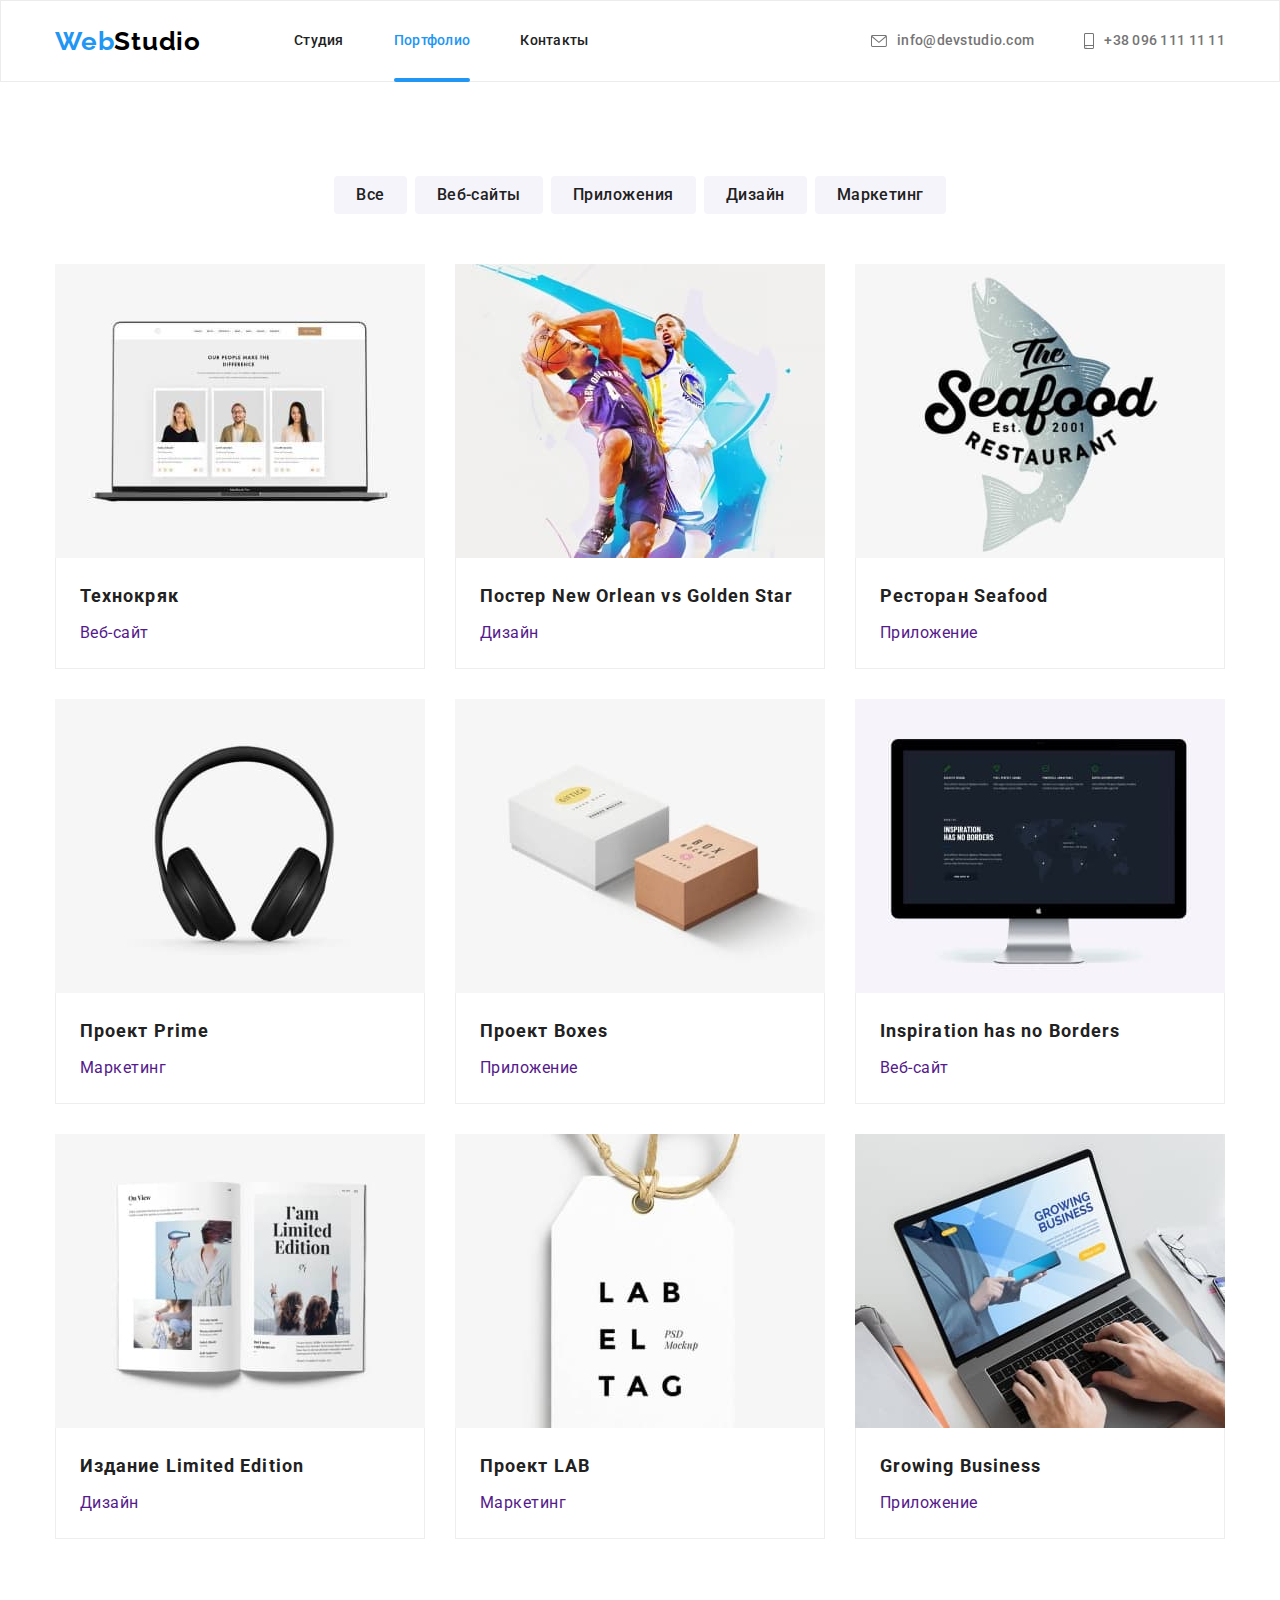
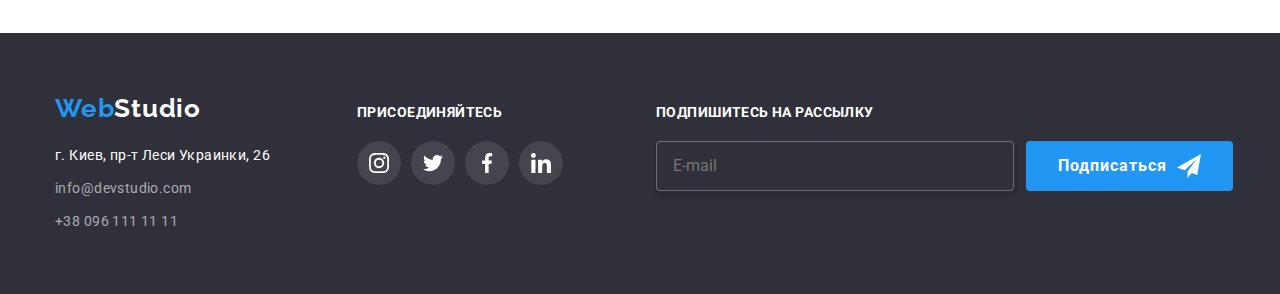
==== portfolio.html @ 2fe1b552 "підключила main.min.css" ====
<!DOCTYPE html>
<html lang="ru">

<head>
    <meta charset="UTF-8">
    <meta http-equiv="X-UA-Compatible" content="IE=edge">
    <meta name="viewport" content="width=device-width, initial-scale=1.0">
    <link rel="stylesheet" href="https://cdnjs.cloudflare.com/ajax/libs/modern-normalize/1.1.0/modern-normalize.min.css">
    <link rel="preconnect" href="https://fonts.googleapis.com">
    <link rel="preconnect" href="https://fonts.gstatic.com" crossorigin>
    <link
        href="https://fonts.googleapis.com/css2?family=Montserrat:wght@400;700&family=Raleway:wght@700&family=Roboto:wght@400;500;700;900&display=swap"
        rel="stylesheet">
    <link rel="stylesheet" href="./css/styles.css">
    <title>WebStudio</title>
</head>

<body>
    <!-- Шапкpа страницы -->
    <header class="header">
        <div class="container">
        <nav class="navigation">
            <a href="./index.html" class="logo-blue link">Web<span class="logo-black link">Studio</span></a>
            <ul class="site-navigation-list">
                <li class="header-item-site"><a class="site-navigation link" href="./index.html">Студия</a></li>
                <li class="header-item-site"><a class="site-navigation current link" href="./portfolio.html"><span class="portfolio-blue">Портфолио</span></a></li>
                <li class="header-item-site"><a class="site-navigation link" href="">Контакты</a></li>
            </ul>
        </nav>
        <ul class="auth-navigation-list">
            <li class="header-item-auth">
                <a class="auth-navigation link" href="mail:info@devstudio.com">
                    <svg class="auth-navigation-icon" width="16" height="12">
                        <use href="./images/icons.svg#icon-envelope"></use>
                    </svg>info@devstudio.com
                </a>
            </li>
            <li class="header-item-auth">
                <a class="auth-navigation link" href="tel:+380961111111">
                    <svg class="auth-navigation-icon" width="10" height="16">
                        <use href="./images/icons.svg#icon-smartphone"></use>
                    </svg>+38 096 111 11 11
                </a>
            </li>
        </ul>
    </div>    
</header>
    <!-- Уникальный контент страницы -->
    <main>
    <section class="block-portfolio section">
        <div class="container">
        <ul class="block-portfolio-list-btn">
            <li class="portfolio-button"><button type="button" class="block-portfolio-btn">Все</button></li>
            <li class="portfolio-button"><button type="button" class="block-portfolio-btn">Веб-сайты</button></li>
            <li class="portfolio-button"><button type="button" class="block-portfolio-btn">Приложения</button></li>
            <li class="portfolio-button"><button type="button" class="block-portfolio-btn">Дизайн</button></li>
            <li class="portfolio-button"><button type="button" class="block-portfolio-btn">Маркетинг</button></li>
        </ul>
        <ul class="block-portfolio-list">
            <li class="block-portfolio-card">
                <a class="block-portfolio-link link" href="">
                <div class="portfolio-top-wrap">
            <img class="block-portfolio-images" src="./images/portfolio-img-1.jpg" alt="Фото людей на экране" width="370">
            <p class="portfolio-top-text">Ресурс предлагает комплексные предложения с разным уровнем функционала и сервисов. Все это позволит посетителю получить исчерпывающие сведения о компании или частном лице.</p>
                </div>
                <div class="title-topic">
            <h3 class="title">Технокряк</h3>
            <p class="topic">Веб-сайт</p>
            </div></a>
            </li>
            <li class="block-portfolio-card">
                <a class="block-portfolio-link link" href="">
                <div class="portfolio-top-wrap"> 
            <img class="block-portfolio-images" src="./images/portfolio-img-2.jpg" alt="Постер с двумя баскетболистами" width="370">
            <p class="portfolio-top-text">Ресурс предлагает комплексные предложения с разным уровнем функционала и сервисов. Все это позволит посетителю получить исчерпывающие сведения о компании или частном лице.</p>
                </div>
                <div class="title-topic">
            <h3 class="title">Постер New Orlean vs Golden Star</h3>
            <p class="topic">Дизайн</p>
            </div></a>
            </li>
            <li class="block-portfolio-card">
                <a class="block-portfolio-link link" href="">
                <div class="portfolio-top-wrap"> 
            <img class="block-portfolio-images" src="./images/portfolio-img-3.jpg" alt="Надпись с названием ресторана" width="370">
            <p class="portfolio-top-text">Ресурс предлагает комплексные предложения с разным уровнем функционала и сервисов. Все это позволит посетителю получить исчерпывающие сведения о компании или частном лице.</p>
                </div>
                <div class="title-topic">
            <h3 class="title">Ресторан Seafood</h3>
            <p class="topic">Приложение</p>
            </div></a>
            </li>
            <li class="block-portfolio-card">
                <a class="block-portfolio-link link" href="">
                <div class="portfolio-top-wrap">
            <img class="block-portfolio-images" src="./images/portfolio-img-4.jpg" alt="Наушники" width="370">
            <p class="portfolio-top-text">Ресурс предлагает комплексные предложения с разным уровнем функционала и сервисов. Все это позволит посетителю получить исчерпывающие сведения о компании или частном лице.</p>
                </div>
                <div class="title-topic">
            <h3 class="title">Проект Prime</h3>
            <p class="topic">Маркетинг</p>
            </div></a>
            </li>
            <li class="block-portfolio-card">
                <a class="block-portfolio-link link" href="">
                <div class="portfolio-top-wrap"> 
            <img class="block-portfolio-images" src="./images/portfolio-img-5.jpg" alt="Белая и коричневая коробки" width="370">
            <p class="portfolio-top-text">Ресурс предлагает комплексные предложения с разным уровнем функционала и сервисов. Все это позволит посетителю получить исчерпывающие сведения о компании или частном лице.</p>
                </div>
                <div class="title-topic">
            <h3 class="title">Проект Boxes</h3>
            <p class="topic">Приложение</p>
            </div></a>
            </li>
            <li class="block-portfolio-card">
                <a class="block-portfolio-link link" href="">
                <div class="portfolio-top-wrap">
            <img class="block-portfolio-images" src="./images/portfolio-img-6.jpg" alt="Монитор ПК" width="370">
            <p class="portfolio-top-text">Ресурс предлагает комплексные предложения с разным уровнем функционала и сервисов. Все это позволит посетителю получить исчерпывающие сведения о компании или частном лице.</p>
                </div>
                <div class="title-topic">
            <h3 class="title" lang="en">Inspiration has no Borders</h3>
            <p class="topic">Веб-сайт</p>
            </div></a>
            </li>
            <li class="block-portfolio-card">
                <a class="block-portfolio-link link" href="">
                <div class="portfolio-top-wrap"> 
            <img class="block-portfolio-images" src="./images/portfolio-img-7.jpg" alt="Открытая книга" width="370">
            <p class="portfolio-top-text">Ресурс предлагает комплексные предложения с разным уровнем функционала и сервисов. Все это позволит посетителю получить исчерпывающие сведения о компании или частном лице.</p>
                </div>
                <div class="title-topic">
            <h3 class="title">Издание Limited Edition</h3>
            <p class="topic">Дизайн</p>
            </div></a>
            </li>
            <li class="block-portfolio-card">
                <a class="block-portfolio-link link" href="">
                <div class="portfolio-top-wrap"> 
            <img class="block-portfolio-images" src="./images/portfolio-img-8.jpg" alt="Лейба" width="370">
            <p class="portfolio-top-text">Ресурс предлагает комплексные предложения с разным уровнем функционала и сервисов. Все это позволит посетителю получить исчерпывающие сведения о компании или частном лице.</p>
                </div>
                <div class="title-topic">
            <h3 class="title">Проект LAB</h3>
            <p class="topic">Маркетинг</p>
            </div></a>
            </li>
            <li class="block-portfolio-card">
                <a class="block-portfolio-link link" href="">
                <div class="portfolio-top-wrap"> 
            <img class="block-portfolio-images" src="./images/portfolio-img-9.jpg" alt="Открытый ноутбук на столе" width="370">
            <p class="portfolio-top-text">Ресурс предлагает комплексные предложения с разным уровнем функционала и сервисов. Все это позволит посетителю получить исчерпывающие сведения о компании или частном лице.</p>
                </div>
                <div class="title-topic">
            <h3 class="title" lang="en">Growing Business</h3>
            <p class="topic">Приложение</p>
            </div></a>
            </li>
        </ul>
        </div>
    </section>
    </main>
    <!-- Подвал страницы -->
    <footer class="footer">
        <div class="container">
            <div class="footer-options">
            <a href="./index.html" class="logo-blue link">Web<span class="logo-white link">Studio</span></a>
            <address class="location">
            <p class="location-text">г. Киев, пр-т Леси Украинки, 26</p>
            <ul>
                <li class="location-list-general"><a class="location-list link" href="mail:info@devstudio.com">info@devstudio.com</a></li>
                <li class="location-list-general"><a class="location-list link" href="tel:+380961111111">+38 096 111 11 11</a></li>
            </ul>
            </address>
            </div>
            <div class="footer-options">
            <strong class="join-text">ПРИСОЕДИНЯЙТЕСЬ</strong>
            <ul class="social-networks">
                <li class="social-networks-item">
                    <a href="" class="social-networks-link join-color">
                        <svg class="social-networks-icon" width="20" height="20">
                            <use href="./images/icons.svg#icon-instagram"></use>
                        </svg>
                    </a>
                </li>
                <li class="social-networks-item">
                    <a href="" class="social-networks-link join-color">
                        <svg class="social-networks-icon" width="20" height="20">
                            <use href="./images/icons.svg#icon-twitter"></use>
                        </svg>
                    </a>
                </li>
                <li class="social-networks-item">
                    <a href="" class="social-networks-link join-color">
                        <svg class="social-networks-icon" width="20" height="20">
                            <use href="./images/icons.svg#icon-facebook"></use>
                        </svg>
                    </a>
                </li>
                <li class="social-networks-item">
                    <a href="" class="social-networks-link join-color">
                        <svg class="social-networks-icon" width="20" height="20">
                            <use href="./images/icons.svg#icon-linkedin"></use>
                        </svg>
                    </a>
                </li>              
            </ul>  
            </div>
            <div class="options">
                <strong class="join-text">ПОДПИШИТЕСЬ НА РАССЫЛКУ</strong>
                <div class="subscription">
                    <input type="email" 
                    class="subscription-input" 
                    name="user-mail" id="user-mail"
                    placeholder="E-mail"/>
                    <button type="submit" class="subscription-btn hero-btn">Подписаться
                    <svg class="button-icon-subscribe" width="24" height="24">
                        <use href="./images/icons.svg#icon-subscribe"></use>
                    </svg></button>
                </div>            
            </div>
        </div>
    </footer>

</body>
</html>
---- css/styles.css ----
:root {
--primary-text-color: #212121;
--title-text-color: #757575;
--accent-color: #2196F3;
--hero-text-color: #FFFFFF;
--typical-margin-mini: 4px;
--typical-margin-midi: 10px;
--typical-margin-maxi: 50px;
--typical-padding-midi: 60px;
--typical-padding-maxi: 94px;
--time-variable: cubic-bezier(0.4, 0, 0.2, 1);
}

p,
h1,
h2,
h3,
h4,
h5,
h6 {
    margin: 0;
}

ul,
ol {
    margin: 0;
    padding-left: 0;
}
body {
    font-family: Roboto, Tahoma, sans-serif;
    color: var(--title-text-color);
    font-weight: 400;
    font-size: 14px;
    line-height: 1.71;
    letter-spacing: 0.03em;

    margin: 0;
}
 img {
     display: block;
 }

.visually-hidden {
    position: absolute;
    white-space: nowrap;
    width: 1px;
    height: 1px;
    overflow: hidden;
    border: 0;
    padding: 0;
    clip: rect(0 0 0 0);
    clip-path: inset(50%);
    margin: -1px;
}

.container {
    width: 1200px;
    padding-left: 15px;
    padding-right: 15px;
    margin: 0 auto;
}


/*-----------------------HEADER----------------------*/

header { 
    background-color: var(--hero-text-color);
    border: 1px solid #ECECEC;
}
        
ul {
    list-style: none;
}

.link {
    text-decoration: none;
}

.section {
    padding-top:var(--typical-padding-maxi);
    padding-bottom:var(--typical-padding-maxi);
}  
    
.logo-blue {
    display: flex;
    align-items: center;

        
    color: var(--accent-color);
    font-family: Raleway, Tahoma, sans-serif;
    font-weight: 700;
    font-size: 26px;
    line-height: 1.19;
    letter-spacing: 0.03em;

    margin-right: 93px;
}

.logo-black {
    color: #000000;
} 

.studio-blue {
    color: var(--accent-color);
}

.portfolio-blue {
    color: var(--accent-color);
}

.header .container {  
    display: flex;
    align-items: center;    
}
 
.navigation {
    display: flex;    
}

.site-navigation-list {
    display: flex;
    align-items: center;
}

.header-item-site:not(:last-child) {
    margin-right: 50px;
}

.header-item-site {
    position: relative;
}

.current::after {
    content: "";
    position: absolute;
    bottom: -1px;
    display: block;
    width: 100%;
    height: 4px;  
    border-radius: 4px;    
    background-color: var(--accent-color);
}

.site-navigation {
    transition: color 250ms var(--time-variable);

    display:block;

    color: var(--primary-text-color);
    font-weight: 500;
    font-size: 14px;
    line-height: 1.14;
    letter-spacing: 0.02em;

    padding-top: 32px;
    padding-bottom: 32px;
}

.site-navigation:hover,
.site-navigation:focus {
    color: var(--accent-color);
}

.auth-navigation-list {
    display: flex;
    margin-left: auto;   
}

.header-item-auth:not(:first-child) {
    margin-left: 50px;
}

.auth-navigation {
    transition: color 250ms var(--time-variable);

    color: var(--title-text-color);
    font-weight: 500;
    font-size: 14px;
    line-height: 1.14;
    letter-spacing: 0.02em;

    display: flex;
    justify-content: center;
    align-items: center;
    fill: #757575;
}

.auth-navigation-icon {
    fill: currentColor;
    margin-right: 10px;
}

.auth-navigation:hover,
.auth-navigation:focus {
    color: var(--accent-color);
    
}

/*-----------------------HERO----------------------*/
.hero {
    max-width: 1600px;
    margin-left: auto;
    margin-right: auto; 
    background-color: #2F303A;
    background-image: linear-gradient(
            rgba(47, 48, 58, 0.4),
            rgba(47, 48, 58, 0.4)), 
    url(../images/team-work-img.jpg);  
    background-repeat: no-repeat;  
    background-position: center;
    background-size: cover;
   
    padding-top: 200px;
    padding-bottom: 200px;
}    
   
.hero-title {
    color: var(--hero-text-color);
    font-weight: 900;
    font-size: 44px;
    line-height: 1.36;             
    text-align: center;
    letter-spacing: 0.06em;
    text-transform: uppercase; 

    max-width: 696px;
    margin-bottom: 30px;     
    margin-left: auto;
    margin-right: auto;      
}

.hero-btn {
    transition: box-shadow 250ms var(--time-variable), 
    background-color 250ms var(--time-variable);

    color: var(--hero-text-color);
    background-color: var(--accent-color);
       
    cursor: pointer;
    font-family: inherit;
    font-weight: 700;
    font-size: 16px;
    line-height: 1.88;            
    display: flex;
    align-items: center;
    text-align: center;
    letter-spacing: 0.06em;

    margin: 0 auto;
    display: block;  
    
    border: 0px;
    border-radius: 4px;
    padding: 10px 32px;
}

.hero-btn:hover,
.hero-btn:focus {
    background-color: #188CE8;
    box-shadow: 0px 4px 4px rgba(0, 0, 0, 0.15);
}



/*-----------------------SECTION----------------------*/
.block-our-featires {
    padding-top: var(--typical-padding-maxi);
}

.list-our-featires {
    display: flex;
    margin-right: -30px;
}

.blok-title-list {
    flex-basis: calc(100% / 4 - 30px);
    margin-right: 30px;

}

.block-title {
    color: var(--primary-text-color);
    font-weight: 700;
    font-size: 36px;
    line-height: 1.17;
    text-align: center;
    letter-spacing: 0.03em;
    
    margin-bottom: var(--typical-margin-maxi);
}

.blok-title-list::before{
    display: block;
    content: "";
    height: 120px;
    background-size: contain;
    background-repeat: no-repeat;
    background-position: center;
    background-color: #F5F4FA;
    border-radius: 4px;
    margin-bottom: 30px;
    background-size: 70px;
}

.icon-antenna::before {
    background-image: url(../images/antenna.svg);
}

.icon-clock::before {
    background-image: url(../images/clock.svg);
}

.icon-diagram::before {
    background-image: url(../images/diagram.svg);
}

.icon-astronaut::before {
    background-image: url(../images/astronaut.svg);
}

.block-title-text {
    color: var(--primary-text-color);
    font-weight: 700;
    font-size: 14px;
    line-height: 1.14;
    letter-spacing: 0.03em;
    text-transform: uppercase;

    margin-bottom: var(--typical-margin-midi);
 }

.block-title-text-about {
    max-width: 270px;
}

.block-list {
    display: flex;
    margin-left: -30px; 
    flex-wrap: wrap; 
}

.blok-item {
    flex-basis: calc(100% / 3 - 30px);
    margin-left: 30px;
    position: relative;
}

.images-description {
    display: flex;
    align-items: center;
    justify-content: center;
    position: absolute;

    width: 100%;
    height: 70px;
    background-color: rgba(47, 48, 58, 0.8);
    bottom: 0;
    text-transform: uppercase;
    
    font-weight: 700;    
    line-height: 1.17;
    
    color: var(--hero-text-color);
}

/*------------------SECTION OUR TEAM----------------------*/
.block-our-team {
    background-color: #F5F4FA;
}

.feature-list {
    display: flex;
    margin-left: -30px;
}

.feature-list-blok {
    box-shadow: 0px 1px 3px rgba(0, 0, 0, 0.12), 0px 1px 1px rgba(0, 0, 0, 0.14), 0px 2px 1px rgba(0, 0, 0, 0.2);
    border-radius: 0px 0px 4px 4px;
    background: var(--hero-text-color);
    flex-basis: calc(100% / 4 - 30px);
    margin-left: 30px;
}

.feature-list .name {
    color: var(--primary-text-color);
    font-weight: 500;
    font-size: 16px;
    line-height: 1.19;        
    text-align: center;
    letter-spacing: 0.03em;

    margin-bottom: var(--typical-margin-midi);
}

.team-name-text {
    padding-top: 30px;
    padding-bottom: 30px;
}

.feature-list .text {
    font-size: 16px;
    line-height: 1.19;
    text-align: center;
    letter-spacing: 0.03em;
    margin-bottom: 16px;
}

.social-networks{
    display: flex;
    justify-content: center;
}

.social-networks-item + .social-networks-item {
    margin-left: 10px;
}

.social-networks-link {
    transition: background-color 250ms var(--time-variable),
    fill 250ms var(--time-variable);

    display: flex;
    justify-content: center;
    align-items: center;
    width: 44px;
    height: 44px;
    border-radius: 50%;
    fill: #AFB1B8;
    background-color: var(--hero-text-color);
 } 

.social-networks-link:hover,
.social-networks-link:focus {
    background-color: var(--accent-color);   
    fill: var(--hero-text-color);
}

/*-----------------------SECTION REGULAR CUSTOMERS----------------*/
.block-list-regular-customers {
    display: flex;
    justify-content: center;
    margin-left: -30px;
}

.regular-customers-item {
    flex-basis: calc(100% / 6 - 30px);
    margin-left: 30px;
}

.regular-customers-link {
    transition: fill 250ms var(--time-variable),
    border 250ms var(--time-variable);


    display: flex;
    justify-content: center;
    align-items: center;
    height: 92px;
    border: 1px solid #AFB1B8;
    border-radius: 4px;
    fill: #AFB1B8;
}

.regular-customers-link:hover,
.regular-customers-link:focus {
    fill: var(--accent-color);
    border: 1px solid var(--accent-color);
}

/*-----------------------SECTION PORTFOLIO----------------------*/
.block-portfolio-list-btn {
    display: flex;
    justify-content: center;
    margin-bottom: 50px;
}

.block-portfolio-btn {
    transition: color 250ms var(--time-variable), 
    background-color 250ms var(--time-variable),
    box-shadow 250ms var(--time-variable);

    border-radius: 4px; 
    border: 0px solid transparent;
    color: var(--primary-text-color);
    background-color: #F5F4FA;
    cursor: pointer;
    font-family: inherit;
    font-weight: 500;
    font-size: 16px;
    line-height: 1.63;
    text-align: center;
    letter-spacing: 0.03em;

    padding: 6px 22px;
}

.portfolio-button:not(:last-child) {
    margin-right: 8px;
}

.block-portfolio-btn:hover,
.block-portfolio-btn:focus {
    color: var(--hero-text-color);
    background-color: var(--accent-color);
    box-shadow: 0px 2px 2px rgba(0, 0, 0, 0.12),
    0px 1px 2px rgba(0, 0, 0, 0.08),
    0px 3px 1px rgba(0, 0, 0, 0.1);
}

.block-portfolio-images{
    margin-bottom: 0px;
}

.block-portfolio-list .title {
    color: var(--primary-text-color);
    font-weight: 700;
    font-size: 18px;
    line-height: 2;
    letter-spacing: 0.06em;

    margin-bottom: var(--typical-margin-mini);
}

.block-portfolio-list .topic {
    font-size: 16px;
    line-height: 1.88;
    letter-spacing: 0.03em;
}

.block-portfolio-card {
    flex-basis: calc(100% / 3 - 30px);
    margin-left: 30px;
    margin-bottom: 30px;
 }

 .block-portfolio-link {
    transition: box-shadow 250ms var(--time-variable);

    display: block;
 }

.block-portfolio-link:hover,
.block-portfolio-link:focus {
    box-shadow: 1px 4px 6px rgba(0, 0, 0, 0.16),
     0px 4px 4px rgba(0, 0, 0, 0.06),
     0px 1px 1px rgba(0, 0, 0, 0.12);
}

.block-portfolio-link:hover .portfolio-top-text,
.block-portfolio-link:focus .portfolio-top-text {
    transform: translateY(0);  
}

.portfolio-top-wrap {
    position: relative;
    overflow: hidden;
}

.portfolio-top-text {
    display: flex;
    align-items: center;

    position: absolute;
    top: 0;
    transform: translateY(100%);
    transition: transform 250ms var(--time-variable);
    
    font-size: 18px;
    line-height: 1.56;
           
    padding-right: 24px;
    padding-left: 24px;
    height: 100%;
   
    color: var(--hero-text-color);
    background-color: rgba(33, 150, 243, 0.9);
}

.title-topic {
    border: 1px solid #EEEEEE;
    border-top: none;
    padding: 20px 24px;
}

.block-portfolio-list {
    display: flex;
    flex-wrap: wrap;
    margin-left: -30px;
    margin-bottom: -30px;
}

/*-----------------------FOOTER----------------------*/
footer {
    background-color: #2F303A;

    padding-top: var(--typical-padding-midi);
    padding-bottom: var(--typical-padding-midi);
}

.logo-white {
    color: var(--hero-text-color);
    margin-right: 156px;
}
 
.footer .logo-blue {
    margin-right: 0;
}

.location {
    font-style: normal;

    margin-top: 20px;
}

.location-text {
    color: var(--hero-text-color);

    margin-bottom: 9px;
}

.location-list {
    transition: color 250ms var(--time-variable);

    color: rgba(255, 255, 255, 0.6);
    line-height: 1.71;
    letter-spacing: 0.03em;
}

.location-list:hover,
.location-list:focus {
    color: var(--accent-color);
}

.location-list-general:not(:last-child) {
    margin-bottom: 9px;
}

.join-text {
    display: block;
    font-weight: 700;
    font-style: 14px;
    line-height: 1.14;
    text-transform: uppercase;
    color: var(--hero-text-color);
    margin-bottom: 20px;  
}

.options {
    margin-left: 93px;
}

.subscription {
    display: flex;
}

.subscription-input {
    display: flex;
    padding: 15px 16px;
    width: 358px;
    height: 50px;
    border-radius: 4px;
    border: 1px Solid rgba(255, 255, 255, 0.3);
    box-shadow: 0px 4px 4px rgba(0, 0, 0, 0.15);
    background-color: transparent;
    outline: transparent;
    color: var(--hero-text-color);
    transition: border 250ms var(--time-variable),
    box-shadow 250ms var(--time-variable);
}

.subscription-input:focus {
    border: 1px Solid var(--accent-color);
    box-shadow: 0px 4px 4px rgba(0, 0, 0, 0.15);
}

.subscription-btn {
    display: flex;
    cursor: pointer;
    padding-top: 10px;
    padding-bottom: 10px;
    margin-left: 12px;
}

.subscription-input::placeholder {
    font-family: Roboto;
    font-weight: 400;
    font-size: 16px;
    line-height: 1.25;
    letter-spacing: 0.03;
    cursor: pointer;
    /* transition: color 250ms var(--time-variable); */
}

/* .subscription-input:focus::placeholder {
    color: var(--hero-text-color);
} */

.button-icon-subscribe {
    align-items: center;
    margin-left: 10px;
}

.footer .container {
    display: flex;
    align-items: baseline;
}

.join-color {
    background-color: rgba(255, 255, 255, 0.1);
    fill: var(--hero-text-color);
}
/* ------------------------------------------------- */

.bacdrop {
    position: fixed;
    top: 0;
    left: 0;
    width: 100%;
    height: 100%;
    background-color: rgba(0, 0, 0, 0.2);
    opacity: 1;
    transition: opacity 250ms var(--time-variable), 
    visibility 250ms var(--time-variable);
}

.bacdrop.is-hidden .modal {
    transform: translate(-50%, -50%) scaleX(0);
}

.modal {
    position: absolute;
    top: 50%;
    left: 50%;
    transform: translate(-50%, -50%) scaleX(1);
    width: 528px;
    min-height: 581px;
    background-color: var(--hero-text-color);
    border-radius: 4px;
    transition: transform 250ms var(--time-variable);
    padding: 40px;
}

.modal-close-btn {
    position: absolute;
    right: 8px;
    top: 8px;
    width: 30px;
    height: 30px;
    border: 1px solid rgba(0, 0, 0, 0.1);
    border-radius: 50%;
    background-color: var(--hero-text-color);
    display: flex;
    align-items: center;
    justify-content: center;
    cursor: pointer;
    transition: background-color 250ms var(--time-variable),
    fill 250ms var(--time-variable);
}

.modal-close-btn:hover,
.modal-close-btn:focus {
    background-color: var(--accent-color);
    fill: var(--hero-text-color);
}

.is-hidden {
    opacity: 0;
    visibility: hidden;
    pointer-events: none;
}

.modall-title {
    font-weight: 700;
    font-size: 20px;
    line-height: 1.15;
    text-align: center;
        
    color: #212121;

    margin-bottom: 12px;
}

.modall-input {
    font-family: 'Roboto';
    font-size: 14px;
    line-height: 1.14;
    letter-spacing: 0.01em;  
    width: 100%;
    height: 40px;
    padding: 0 0 0 42px;
    border-radius: 4px;
    border: 1px Solid rgba(33, 33, 33, 0.2);
    background-color: transparent;
    outline: transparent;
    transition: border-color 250ms var(--time-variable);
}

.modall-input:focus {
    border-color: var(--accent-color);
}

.title-input {
    font-size: 12px;
    line-height: 1.17;
    letter-spacing: 0.01em;
    color: #757575;
    margin-bottom: 4px;
}

.input-wrap {
    position: relative;
    display: block;
    margin-bottom: 10px;    
}

.input-icon {
    position: absolute;
    left: 15px;
    top: 50%;
    transform: translateY(-50%);
    transition: fill 250ms var(--time-variable);
}

.modall-input:focus + .input-icon {
    fill: var(--accent-color);
}

.modal-text {
    font-family: 'Roboto';
    font-size: 14px;
    line-height: 1.14;
    letter-spacing: 0.01em;  
    width: 100%;
    height: 120px;
    border-radius: 4px;
    border: 1px Solid rgba(33, 33, 33, 0.2);
    resize: none;
    padding: 12px 16px;
    transition: border-color 250ms var(--time-variable);
    margin-bottom: 20px;
    outline: none;
}

.modal-text:focus {
    border-color: var(--accent-color);
}

.modal-text::placeholder {
    font-size: 12px;
    line-height: 1.17;
    letter-spacing: 0.01em;
    color: rgba(117, 117, 117, 0.5);
}

.modal-field {
    display: flex;
    justify-content: center;
    margin-bottom: 30px;
}

.check-text::before {
    content: '';
    width: 16px;
    height: 15px;
    border: 2px Solid #000000;
    border-radius: 2px;
    margin-right: 8px;
    transition: border-color 250ms var(--time-variable),
    box-shadow 250ms var(--time-variable);
}

.input-chek:checked + .check-text::before {
    background-color: var(--accent-color);
    background-image: url(../images/vector.svg);
    background-repeat: no-repeat;
    background-position: center;
    border: none;
}

.input-chek:focus + .check-text::before {
    border-color: var(--accent-color) ;
    box-shadow: 0px 4px 4px rgba(0, 0, 0, 0.15);
    
} 

.check-text {
    display: flex;
    align-items: center;
    /* font-size: 14px;
    line-height: 1.71;
    letter-spacing: 0.03em;
    color: var(--title-text-color); */
}

.check-text a {
    color: var(--accent-color);
    transition: text-decoration 250ms var(--time-variable);

}

.check-text a:hover {
    text-decoration: none;
}

.modall-btn {
    padding: 10px 55px;
    box-shadow: 0px 4px 4px rgba(0, 0, 0, 0.15);
}
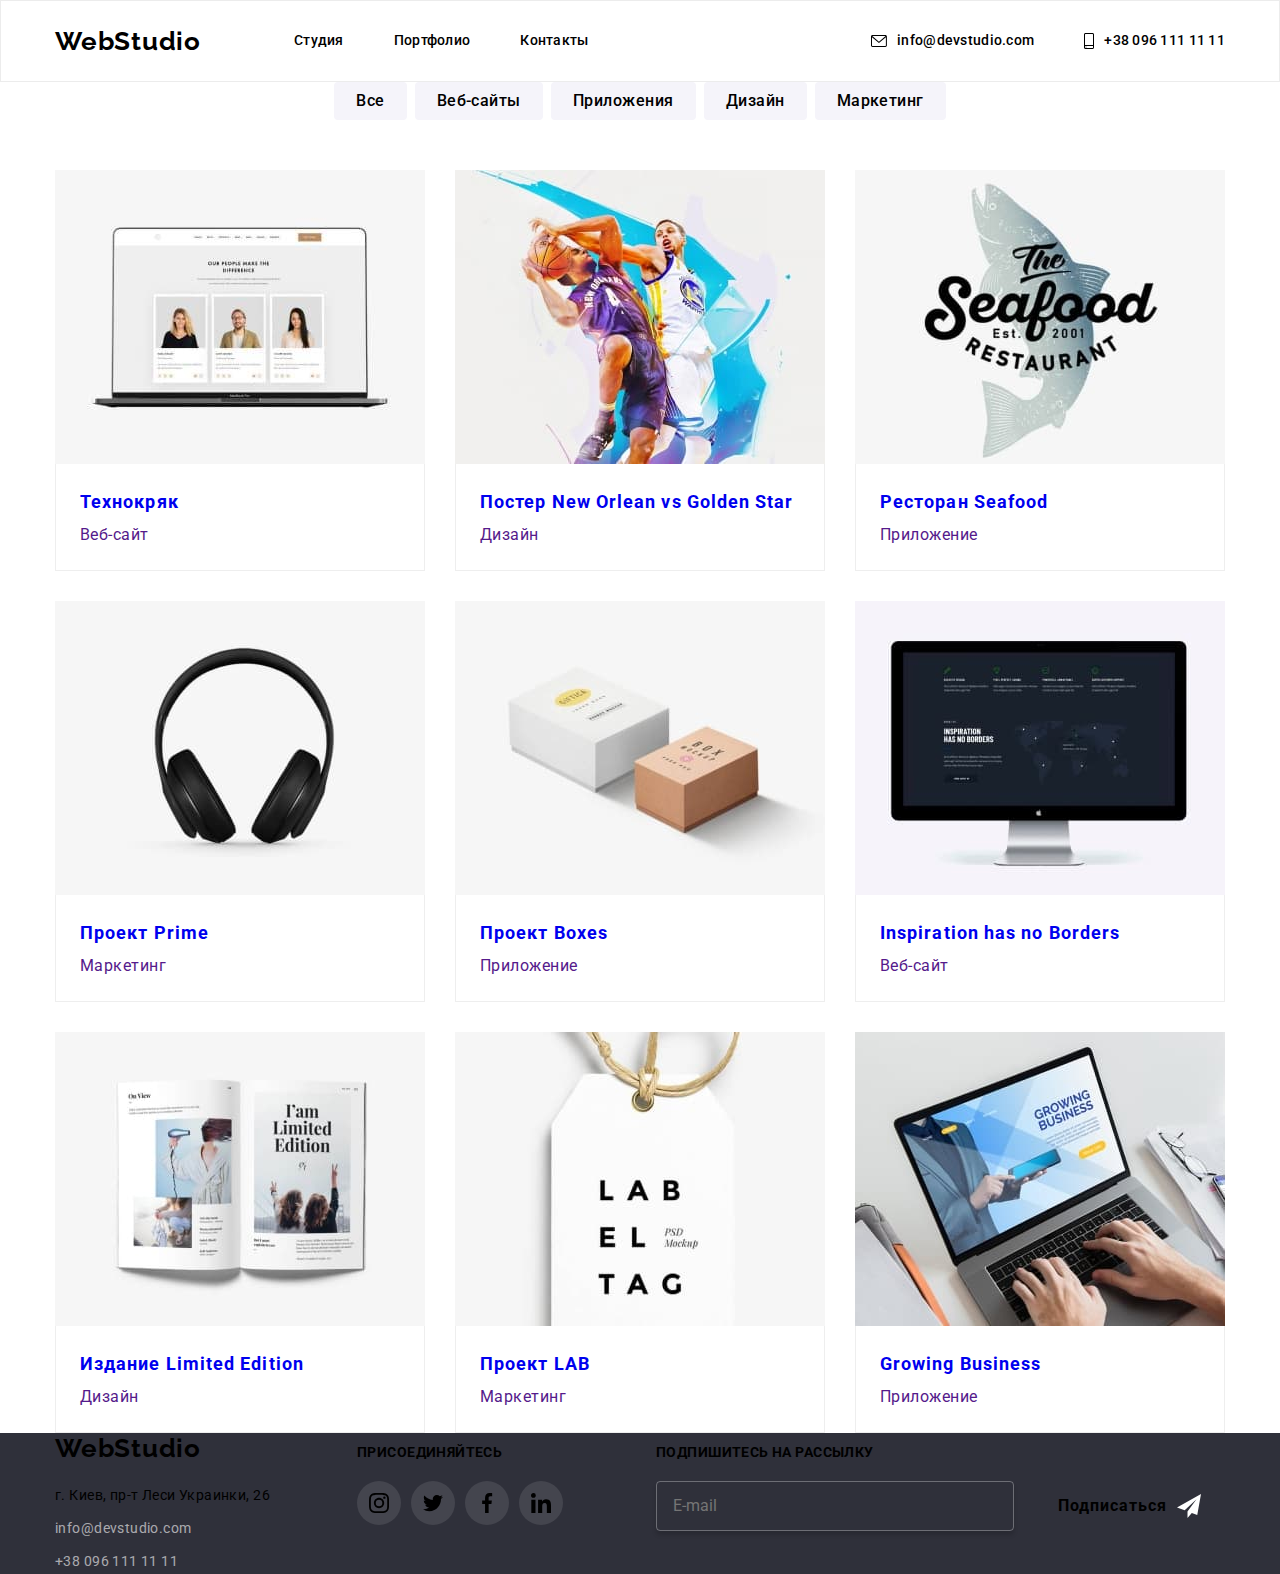
==== commit 93a3e594: "перевірила підключення href="./css/main.min.css"" ====
--- a/portfolio.html
+++ b/portfolio.html
@@ -11,7 +11,8 @@
     <link
         href="https://fonts.googleapis.com/css2?family=Montserrat:wght@400;700&family=Raleway:wght@700&family=Roboto:wght@400;500;700;900&display=swap"
         rel="stylesheet">
-    <link rel="stylesheet" href="./css/styles.css">
+    <!-- <link rel="stylesheet" href="./css/styles.css"> -->
+    <link rel="stylesheet" href="./css/main.min.css">
     <title>WebStudio</title>
 </head>
 
--- a/css/styles.css
+++ b/css/styles.css
@@ -26,6 +26,7 @@
     margin: 0;
     padding-left: 0;
 }
+
 body {
     font-family: Roboto, Tahoma, sans-serif;
     color: var(--title-text-color);
@@ -36,6 +37,7 @@
 
     margin: 0;
 }
+
  img {
      display: block;
  }
@@ -877,7 +879,7 @@
 }
 
 .input-chek:focus + .check-text::before {
-    border-color: var(--accent-color) ;
+    border-color: var(--accent-color);
     box-shadow: 0px 4px 4px rgba(0, 0, 0, 0.15);
     
 } 
--- a/css/main.min.css
+++ b/css/main.min.css
@@ -0,0 +1 @@
+root{--primary-text-color: #212121;--title-text-color: #757575;--accent-color: #2196F3;--hero-text-color: #FFFFFF;--typical-margin-mini: 4px;--typical-margin-midi: 10px;--typical-margin-maxi: 50px;--typical-padding-midi: 60px;--typical-padding-maxi: 94px;--time-variable: cubic-bezier(0.4, 0, 0.2, 1)}p,h1,h2,h3,h4,h5,h6{margin:0}ul,ol{margin:0;padding-left:0}body{font-family:Roboto,Tahoma,sans-serif;color:var(--title-text-color);font-weight:400;font-size:14px;line-height:1.71;letter-spacing:.03em;margin:0}img{display:block}.visually-hidden{position:absolute;white-space:nowrap;width:1px;height:1px;overflow:hidden;border:0;padding:0;clip:rect(0 0 0 0);clip-path:inset(50%);margin:-1px}.container{width:1200px;padding-left:15px;padding-right:15px;margin:0 auto}header{background-color:var(--hero-text-color);border:1px solid #ececec}ul{list-style:none}.link{text-decoration:none}.section{padding-top:var(--typical-padding-maxi);padding-bottom:var(--typical-padding-maxi)}.logo-blue{display:flex;align-items:center;color:var(--accent-color);font-family:Raleway,Tahoma,sans-serif;font-weight:700;font-size:26px;line-height:1.19;letter-spacing:.03em;margin-right:93px}.logo-black{color:#000}.studio-blue{color:var(--accent-color)}.portfolio-blue{color:var(--accent-color)}.header .container{display:flex;align-items:center}.navigation{display:flex}.site-navigation-list{display:flex;align-items:center}.header-item-site:not(:last-child){margin-right:50px}.header-item-site{position:relative}.current::after{content:"";position:absolute;bottom:-1px;display:block;width:100%;height:4px;border-radius:4px;background-color:var(--accent-color)}.site-navigation{transition:color 250ms var(--time-variable);display:block;color:var(--primary-text-color);font-weight:500;font-size:14px;line-height:1.14;letter-spacing:.02em;padding-top:32px;padding-bottom:32px}.site-navigation:hover,.site-navigation:focus{color:var(--accent-color)}.auth-navigation-list{display:flex;margin-left:auto}.header-item-auth:not(:first-child){margin-left:50px}.auth-navigation{transition:color 250ms var(--time-variable);color:var(--title-text-color);font-weight:500;font-size:14px;line-height:1.14;letter-spacing:.02em;display:flex;justify-content:center;align-items:center;fill:#757575}.auth-navigation-icon{fill:currentColor;margin-right:10px}.auth-navigation:hover,.auth-navigation:focus{color:var(--accent-color)}.hero{max-width:1600px;margin-left:auto;margin-right:auto;background-color:#2f303a;background-image:linear-gradient(rgba(47, 48, 58, 0.4), rgba(47, 48, 58, 0.4)),url(../images/team-work-img.jpg);background-repeat:no-repeat;background-position:center;background-size:cover;padding-top:200px;padding-bottom:200px}.hero-title{color:var(--hero-text-color);font-weight:900;font-size:44px;line-height:1.36;text-align:center;letter-spacing:.06em;text-transform:uppercase;max-width:696px;margin-bottom:30px;margin-left:auto;margin-right:auto}.hero-btn{transition:box-shadow 250ms var(--time-variable),background-color 250ms var(--time-variable);color:var(--hero-text-color);background-color:var(--accent-color);cursor:pointer;font-family:inherit;font-weight:700;font-size:16px;line-height:1.88;display:flex;align-items:center;text-align:center;letter-spacing:.06em;margin:0 auto;display:block;border:0px;border-radius:4px;padding:10px 32px}.hero-btn:hover,.hero-btn:focus{background-color:#188ce8;box-shadow:0px 4px 4px rgba(0,0,0,.15)}.block-our-featires{padding-top:var(--typical-padding-maxi)}.list-our-featires{display:flex;margin-right:-30px}.blok-title-list{flex-basis:calc(25% - 30px);margin-right:30px}.block-title{color:var(--primary-text-color);font-weight:700;font-size:36px;line-height:1.17;text-align:center;letter-spacing:.03em;margin-bottom:var(--typical-margin-maxi)}.blok-title-list::before{display:block;content:"";height:120px;background-size:contain;background-repeat:no-repeat;background-position:center;background-color:#f5f4fa;border-radius:4px;margin-bottom:30px;background-size:70px}.icon-antenna::before{background-image:url(../images/antenna.svg)}.icon-clock::before{background-image:url(../images/clock.svg)}.icon-diagram::before{background-image:url(../images/diagram.svg)}.icon-astronaut::before{background-image:url(../images/astronaut.svg)}.block-title-text{color:var(--primary-text-color);font-weight:700;font-size:14px;line-height:1.14;letter-spacing:.03em;text-transform:uppercase;margin-bottom:var(--typical-margin-midi)}.block-title-text-about{max-width:270px}.block-list{display:flex;margin-left:-30px;flex-wrap:wrap}.blok-item{flex-basis:calc(33.3333333333% - 30px);margin-left:30px;position:relative}.images-description{display:flex;align-items:center;justify-content:center;position:absolute;width:100%;height:70px;background-color:rgba(47,48,58,.8);bottom:0;text-transform:uppercase;font-weight:700;line-height:1.17;color:var(--hero-text-color)}.block-our-team{background-color:#f5f4fa}.feature-list{display:flex;margin-left:-30px}.feature-list-blok{box-shadow:0px 1px 3px rgba(0,0,0,.12),0px 1px 1px rgba(0,0,0,.14),0px 2px 1px rgba(0,0,0,.2);border-radius:0px 0px 4px 4px;background:var(--hero-text-color);flex-basis:calc(25% - 30px);margin-left:30px}.feature-list .name{color:var(--primary-text-color);font-weight:500;font-size:16px;line-height:1.19;text-align:center;letter-spacing:.03em;margin-bottom:var(--typical-margin-midi)}.team-name-text{padding-top:30px;padding-bottom:30px}.feature-list .text{font-size:16px;line-height:1.19;text-align:center;letter-spacing:.03em;margin-bottom:16px}.social-networks{display:flex;justify-content:center}.social-networks-item+.social-networks-item{margin-left:10px}.social-networks-link{transition:background-color 250ms var(--time-variable),fill 250ms var(--time-variable);display:flex;justify-content:center;align-items:center;width:44px;height:44px;border-radius:50%;fill:#afb1b8;background-color:var(--hero-text-color)}.social-networks-link:hover,.social-networks-link:focus{background-color:var(--accent-color);fill:var(--hero-text-color)}.block-list-regular-customers{display:flex;justify-content:center;margin-left:-30px}.regular-customers-item{flex-basis:calc(16.6666666667% - 30px);margin-left:30px}.regular-customers-link{transition:fill 250ms var(--time-variable),border 250ms var(--time-variable);display:flex;justify-content:center;align-items:center;height:92px;border:1px solid #afb1b8;border-radius:4px;fill:#afb1b8}.regular-customers-link:hover,.regular-customers-link:focus{fill:var(--accent-color);border:1px solid var(--accent-color)}.block-portfolio-list-btn{display:flex;justify-content:center;margin-bottom:50px}.block-portfolio-btn{transition:color 250ms var(--time-variable),background-color 250ms var(--time-variable),box-shadow 250ms var(--time-variable);border-radius:4px;border:0px solid rgba(0,0,0,0);color:var(--primary-text-color);background-color:#f5f4fa;cursor:pointer;font-family:inherit;font-weight:500;font-size:16px;line-height:1.63;text-align:center;letter-spacing:.03em;padding:6px 22px}.portfolio-button:not(:last-child){margin-right:8px}.block-portfolio-btn:hover,.block-portfolio-btn:focus{color:var(--hero-text-color);background-color:var(--accent-color);box-shadow:0px 2px 2px rgba(0,0,0,.12),0px 1px 2px rgba(0,0,0,.08),0px 3px 1px rgba(0,0,0,.1)}.block-portfolio-images{margin-bottom:0px}.block-portfolio-list .title{color:var(--primary-text-color);font-weight:700;font-size:18px;line-height:2;letter-spacing:.06em;margin-bottom:var(--typical-margin-mini)}.block-portfolio-list .topic{font-size:16px;line-height:1.88;letter-spacing:.03em}.block-portfolio-card{flex-basis:calc(33.3333333333% - 30px);margin-left:30px;margin-bottom:30px}.block-portfolio-link{transition:box-shadow 250ms var(--time-variable);display:block}.block-portfolio-link:hover,.block-portfolio-link:focus{box-shadow:1px 4px 6px rgba(0,0,0,.16),0px 4px 4px rgba(0,0,0,.06),0px 1px 1px rgba(0,0,0,.12)}.block-portfolio-link:hover .portfolio-top-text,.block-portfolio-link:focus .portfolio-top-text{transform:translateY(0)}.portfolio-top-wrap{position:relative;overflow:hidden}.portfolio-top-text{display:flex;align-items:center;position:absolute;top:0;transform:translateY(100%);transition:transform 250ms var(--time-variable);font-size:18px;line-height:1.56;padding-right:24px;padding-left:24px;height:100%;color:var(--hero-text-color);background-color:rgba(33,150,243,.9)}.title-topic{border:1px solid #eee;border-top:none;padding:20px 24px}.block-portfolio-list{display:flex;flex-wrap:wrap;margin-left:-30px;margin-bottom:-30px}footer{background-color:#2f303a;padding-top:var(--typical-padding-midi);padding-bottom:var(--typical-padding-midi)}.logo-white{color:var(--hero-text-color);margin-right:156px}.footer .logo-blue{margin-right:0}.location{font-style:normal;margin-top:20px}.location-text{color:var(--hero-text-color);margin-bottom:9px}.location-list{transition:color 250ms var(--time-variable);color:rgba(255,255,255,.6);line-height:1.71;letter-spacing:.03em}.location-list:hover,.location-list:focus{color:var(--accent-color)}.location-list-general:not(:last-child){margin-bottom:9px}.join-text{display:block;font-weight:700;font-style:14px;line-height:1.14;text-transform:uppercase;color:var(--hero-text-color);margin-bottom:20px}.options{margin-left:93px}.subscription{display:flex}.subscription-input{display:flex;padding:15px 16px;width:358px;height:50px;border-radius:4px;border:1px Solid rgba(255,255,255,.3);box-shadow:0px 4px 4px rgba(0,0,0,.15);background-color:rgba(0,0,0,0);outline:rgba(0,0,0,0);color:var(--hero-text-color);transition:border 250ms var(--time-variable),box-shadow 250ms var(--time-variable)}.subscription-input:focus{border:1px Solid var(--accent-color);box-shadow:0px 4px 4px rgba(0,0,0,.15)}.subscription-btn{display:flex;cursor:pointer;padding-top:10px;padding-bottom:10px;margin-left:12px}.subscription-input::placeholder{font-family:Roboto;font-weight:400;font-size:16px;line-height:1.25;letter-spacing:.03;cursor:pointer}.button-icon-subscribe{align-items:center;margin-left:10px}.footer .container{display:flex;align-items:baseline}.join-color{background-color:rgba(255,255,255,.1);fill:var(--hero-text-color)}.bacdrop{position:fixed;top:0;left:0;width:100%;height:100%;background-color:rgba(0,0,0,.2);opacity:1;transition:opacity 250ms var(--time-variable),visibility 250ms var(--time-variable)}.bacdrop.is-hidden .modal{transform:translate(-50%, -50%) scaleX(0)}.modal{position:absolute;top:50%;left:50%;transform:translate(-50%, -50%) scaleX(1);width:528px;min-height:581px;background-color:var(--hero-text-color);border-radius:4px;transition:transform 250ms var(--time-variable);padding:40px}.modal-close-btn{position:absolute;right:8px;top:8px;width:30px;height:30px;border:1px solid rgba(0,0,0,.1);border-radius:50%;background-color:var(--hero-text-color);display:flex;align-items:center;justify-content:center;cursor:pointer;transition:background-color 250ms var(--time-variable),fill 250ms var(--time-variable)}.modal-close-btn:hover,.modal-close-btn:focus{background-color:var(--accent-color);fill:var(--hero-text-color)}.is-hidden{opacity:0;visibility:hidden;pointer-events:none}.modall-title{font-weight:700;font-size:20px;line-height:1.15;text-align:center;color:#212121;margin-bottom:12px}.modall-input{font-family:"Roboto";font-size:14px;line-height:1.14;letter-spacing:.01em;width:100%;height:40px;padding:0 0 0 42px;border-radius:4px;border:1px Solid rgba(33,33,33,.2);background-color:rgba(0,0,0,0);outline:rgba(0,0,0,0);transition:border-color 250ms var(--time-variable)}.modall-input:focus{border-color:var(--accent-color)}.title-input{font-size:12px;line-height:1.17;letter-spacing:.01em;color:#757575;margin-bottom:4px}.input-wrap{position:relative;display:block;margin-bottom:10px}.input-icon{position:absolute;left:15px;top:50%;transform:translateY(-50%);transition:fill 250ms var(--time-variable)}.modall-input:focus+.input-icon{fill:var(--accent-color)}.modal-text{font-family:"Roboto";font-size:14px;line-height:1.14;letter-spacing:.01em;width:100%;height:120px;border-radius:4px;border:1px Solid rgba(33,33,33,.2);resize:none;padding:12px 16px;transition:border-color 250ms var(--time-variable);margin-bottom:20px;outline:none}.modal-text:focus{border-color:var(--accent-color)}.modal-text::placeholder{font-size:12px;line-height:1.17;letter-spacing:.01em;color:rgba(117,117,117,.5)}.modal-field{display:flex;justify-content:center;margin-bottom:30px}.check-text::before{content:"";width:16px;height:15px;border:2px Solid #000;border-radius:2px;margin-right:8px;transition:border-color 250ms var(--time-variable),box-shadow 250ms var(--time-variable)}.input-chek:checked+.check-text::before{background-color:var(--accent-color);background-image:url(../images/vector.svg);background-repeat:no-repeat;background-position:center;border:none}.input-chek:focus+.check-text::before{border-color:var(--accent-color);box-shadow:0px 4px 4px rgba(0,0,0,.15)}.check-text{display:flex;align-items:center}.check-text a{color:var(--accent-color);transition:text-decoration 250ms var(--time-variable)}.check-text a:hover{text-decoration:none}.modall-btn{padding:10px 55px;box-shadow:0px 4px 4px rgba(0,0,0,.15)}/*# sourceMappingURL=main.min.css.map */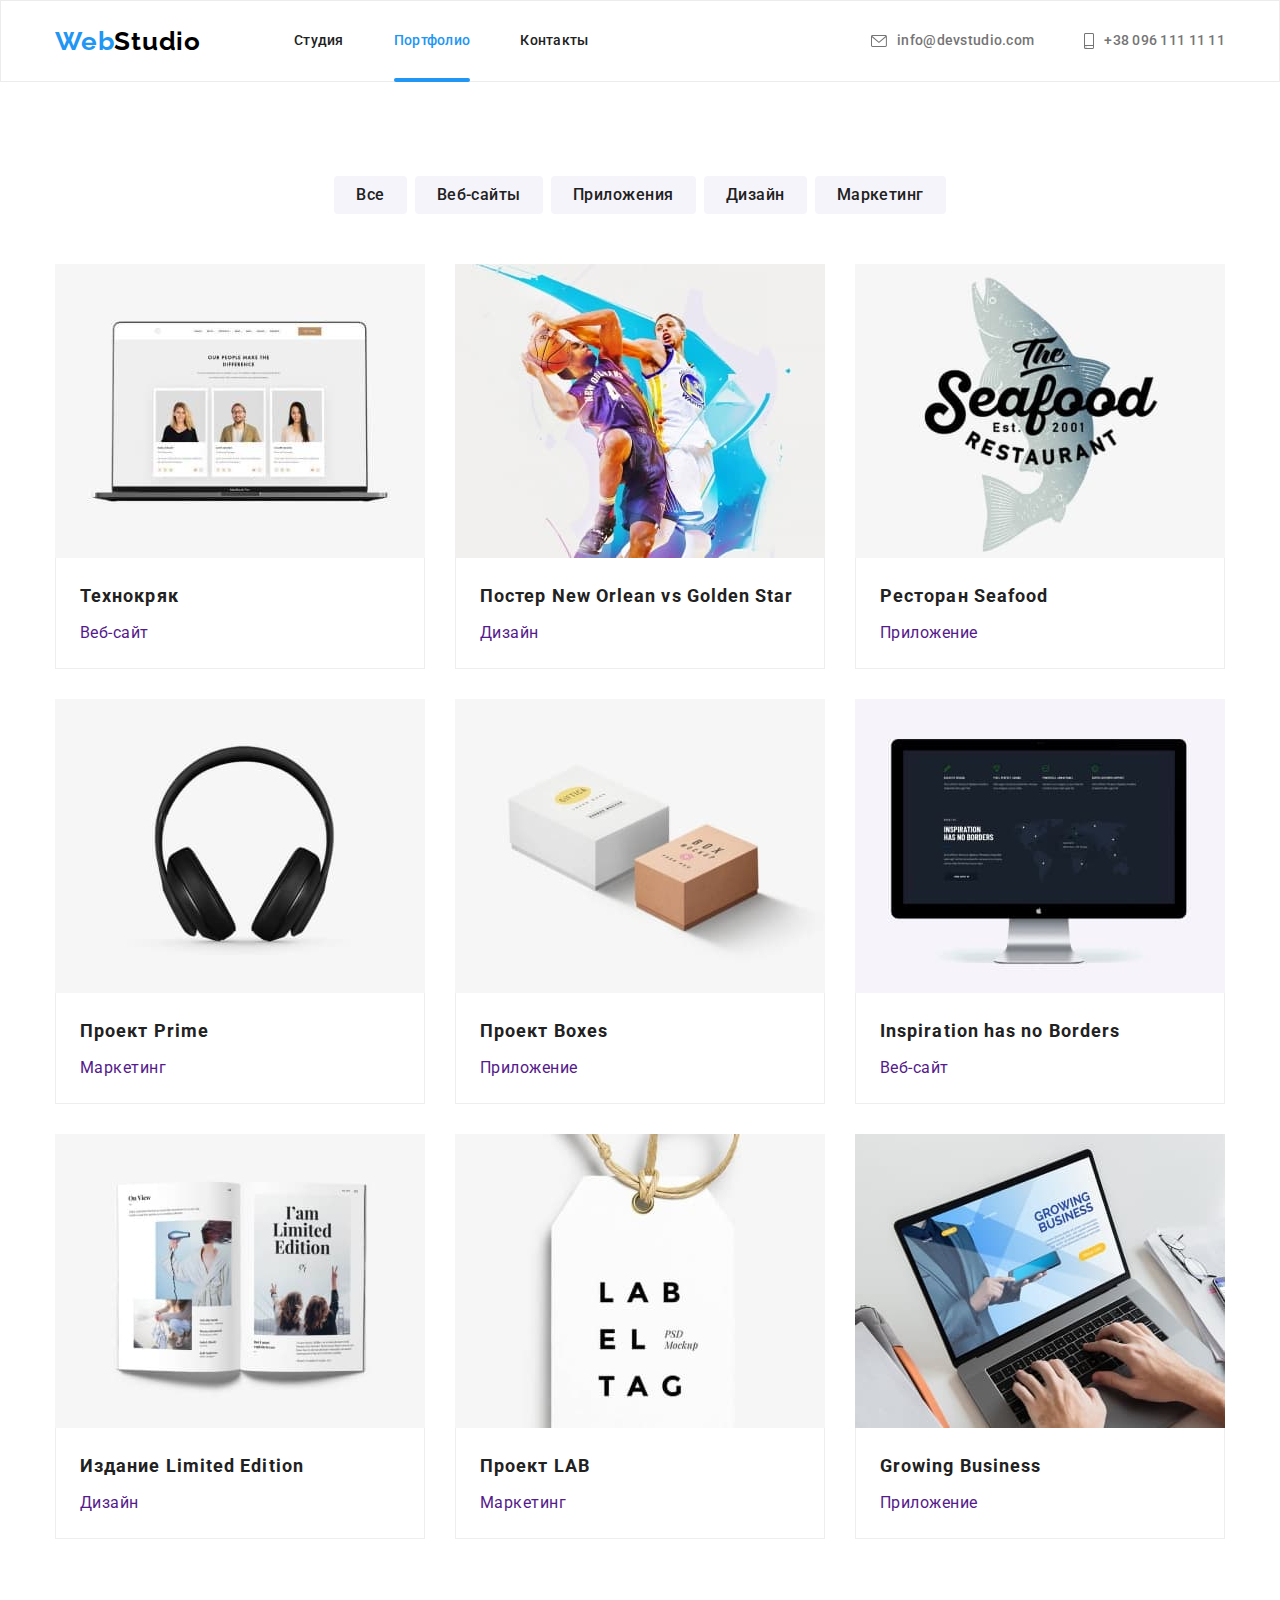
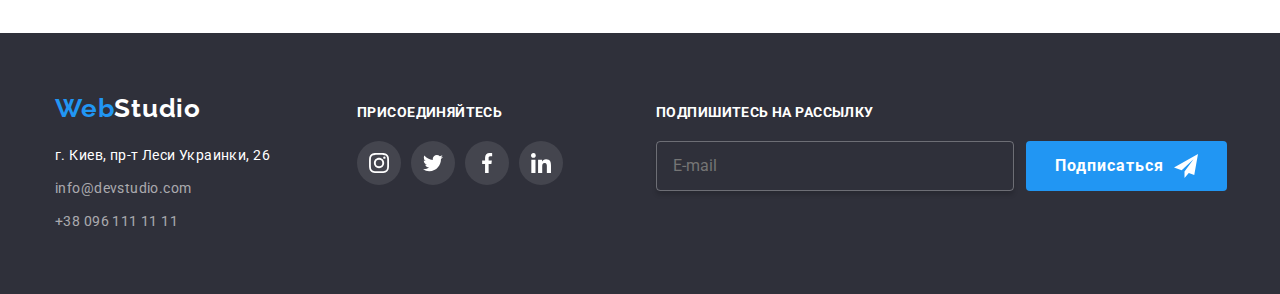
==== commit 52543b48: "вкладеність та міксини" ====
--- a/portfolio.html
+++ b/portfolio.html
@@ -161,8 +161,8 @@
         </div>
     </section>
     </main>
-    <!-- Подвал страницы -->
-    <footer class="footer">
+     <!-- Подвал страницы -->
+     <footer class="footer">
         <div class="container">
             <div class="footer-options">
             <a href="./index.html" class="logo-blue link">Web<span class="logo-white link">Studio</span></a>
@@ -212,9 +212,9 @@
                 <div class="subscription">
                     <input type="email" 
                     class="subscription-input" 
-                    name="user-mail" id="user-mail"
+                    name="user-mail"
                     placeholder="E-mail"/>
-                    <button type="submit" class="subscription-btn hero-btn">Подписаться
+                    <button type="submit" class="subscription-btn button">Подписаться
                     <svg class="button-icon-subscribe" width="24" height="24">
                         <use href="./images/icons.svg#icon-subscribe"></use>
                     </svg></button>
@@ -222,6 +222,6 @@
             </div>
         </div>
     </footer>
+</body>
 
-</body>
 </html>--- a/css/main.min.css
+++ b/css/main.min.css
@@ -1 +1 @@
-root{--primary-text-color: #212121;--title-text-color: #757575;--accent-color: #2196F3;--hero-text-color: #FFFFFF;--typical-margin-mini: 4px;--typical-margin-midi: 10px;--typical-margin-maxi: 50px;--typical-padding-midi: 60px;--typical-padding-maxi: 94px;--time-variable: cubic-bezier(0.4, 0, 0.2, 1)}p,h1,h2,h3,h4,h5,h6{margin:0}ul,ol{margin:0;padding-left:0}body{font-family:Roboto,Tahoma,sans-serif;color:var(--title-text-color);font-weight:400;font-size:14px;line-height:1.71;letter-spacing:.03em;margin:0}img{display:block}.visually-hidden{position:absolute;white-space:nowrap;width:1px;height:1px;overflow:hidden;border:0;padding:0;clip:rect(0 0 0 0);clip-path:inset(50%);margin:-1px}.container{width:1200px;padding-left:15px;padding-right:15px;margin:0 auto}header{background-color:var(--hero-text-color);border:1px solid #ececec}ul{list-style:none}.link{text-decoration:none}.section{padding-top:var(--typical-padding-maxi);padding-bottom:var(--typical-padding-maxi)}.logo-blue{display:flex;align-items:center;color:var(--accent-color);font-family:Raleway,Tahoma,sans-serif;font-weight:700;font-size:26px;line-height:1.19;letter-spacing:.03em;margin-right:93px}.logo-black{color:#000}.studio-blue{color:var(--accent-color)}.portfolio-blue{color:var(--accent-color)}.header .container{display:flex;align-items:center}.navigation{display:flex}.site-navigation-list{display:flex;align-items:center}.header-item-site:not(:last-child){margin-right:50px}.header-item-site{position:relative}.current::after{content:"";position:absolute;bottom:-1px;display:block;width:100%;height:4px;border-radius:4px;background-color:var(--accent-color)}.site-navigation{transition:color 250ms var(--time-variable);display:block;color:var(--primary-text-color);font-weight:500;font-size:14px;line-height:1.14;letter-spacing:.02em;padding-top:32px;padding-bottom:32px}.site-navigation:hover,.site-navigation:focus{color:var(--accent-color)}.auth-navigation-list{display:flex;margin-left:auto}.header-item-auth:not(:first-child){margin-left:50px}.auth-navigation{transition:color 250ms var(--time-variable);color:var(--title-text-color);font-weight:500;font-size:14px;line-height:1.14;letter-spacing:.02em;display:flex;justify-content:center;align-items:center;fill:#757575}.auth-navigation-icon{fill:currentColor;margin-right:10px}.auth-navigation:hover,.auth-navigation:focus{color:var(--accent-color)}.hero{max-width:1600px;margin-left:auto;margin-right:auto;background-color:#2f303a;background-image:linear-gradient(rgba(47, 48, 58, 0.4), rgba(47, 48, 58, 0.4)),url(../images/team-work-img.jpg);background-repeat:no-repeat;background-position:center;background-size:cover;padding-top:200px;padding-bottom:200px}.hero-title{color:var(--hero-text-color);font-weight:900;font-size:44px;line-height:1.36;text-align:center;letter-spacing:.06em;text-transform:uppercase;max-width:696px;margin-bottom:30px;margin-left:auto;margin-right:auto}.hero-btn{transition:box-shadow 250ms var(--time-variable),background-color 250ms var(--time-variable);color:var(--hero-text-color);background-color:var(--accent-color);cursor:pointer;font-family:inherit;font-weight:700;font-size:16px;line-height:1.88;display:flex;align-items:center;text-align:center;letter-spacing:.06em;margin:0 auto;display:block;border:0px;border-radius:4px;padding:10px 32px}.hero-btn:hover,.hero-btn:focus{background-color:#188ce8;box-shadow:0px 4px 4px rgba(0,0,0,.15)}.block-our-featires{padding-top:var(--typical-padding-maxi)}.list-our-featires{display:flex;margin-right:-30px}.blok-title-list{flex-basis:calc(25% - 30px);margin-right:30px}.block-title{color:var(--primary-text-color);font-weight:700;font-size:36px;line-height:1.17;text-align:center;letter-spacing:.03em;margin-bottom:var(--typical-margin-maxi)}.blok-title-list::before{display:block;content:"";height:120px;background-size:contain;background-repeat:no-repeat;background-position:center;background-color:#f5f4fa;border-radius:4px;margin-bottom:30px;background-size:70px}.icon-antenna::before{background-image:url(../images/antenna.svg)}.icon-clock::before{background-image:url(../images/clock.svg)}.icon-diagram::before{background-image:url(../images/diagram.svg)}.icon-astronaut::before{background-image:url(../images/astronaut.svg)}.block-title-text{color:var(--primary-text-color);font-weight:700;font-size:14px;line-height:1.14;letter-spacing:.03em;text-transform:uppercase;margin-bottom:var(--typical-margin-midi)}.block-title-text-about{max-width:270px}.block-list{display:flex;margin-left:-30px;flex-wrap:wrap}.blok-item{flex-basis:calc(33.3333333333% - 30px);margin-left:30px;position:relative}.images-description{display:flex;align-items:center;justify-content:center;position:absolute;width:100%;height:70px;background-color:rgba(47,48,58,.8);bottom:0;text-transform:uppercase;font-weight:700;line-height:1.17;color:var(--hero-text-color)}.block-our-team{background-color:#f5f4fa}.feature-list{display:flex;margin-left:-30px}.feature-list-blok{box-shadow:0px 1px 3px rgba(0,0,0,.12),0px 1px 1px rgba(0,0,0,.14),0px 2px 1px rgba(0,0,0,.2);border-radius:0px 0px 4px 4px;background:var(--hero-text-color);flex-basis:calc(25% - 30px);margin-left:30px}.feature-list .name{color:var(--primary-text-color);font-weight:500;font-size:16px;line-height:1.19;text-align:center;letter-spacing:.03em;margin-bottom:var(--typical-margin-midi)}.team-name-text{padding-top:30px;padding-bottom:30px}.feature-list .text{font-size:16px;line-height:1.19;text-align:center;letter-spacing:.03em;margin-bottom:16px}.social-networks{display:flex;justify-content:center}.social-networks-item+.social-networks-item{margin-left:10px}.social-networks-link{transition:background-color 250ms var(--time-variable),fill 250ms var(--time-variable);display:flex;justify-content:center;align-items:center;width:44px;height:44px;border-radius:50%;fill:#afb1b8;background-color:var(--hero-text-color)}.social-networks-link:hover,.social-networks-link:focus{background-color:var(--accent-color);fill:var(--hero-text-color)}.block-list-regular-customers{display:flex;justify-content:center;margin-left:-30px}.regular-customers-item{flex-basis:calc(16.6666666667% - 30px);margin-left:30px}.regular-customers-link{transition:fill 250ms var(--time-variable),border 250ms var(--time-variable);display:flex;justify-content:center;align-items:center;height:92px;border:1px solid #afb1b8;border-radius:4px;fill:#afb1b8}.regular-customers-link:hover,.regular-customers-link:focus{fill:var(--accent-color);border:1px solid var(--accent-color)}.block-portfolio-list-btn{display:flex;justify-content:center;margin-bottom:50px}.block-portfolio-btn{transition:color 250ms var(--time-variable),background-color 250ms var(--time-variable),box-shadow 250ms var(--time-variable);border-radius:4px;border:0px solid rgba(0,0,0,0);color:var(--primary-text-color);background-color:#f5f4fa;cursor:pointer;font-family:inherit;font-weight:500;font-size:16px;line-height:1.63;text-align:center;letter-spacing:.03em;padding:6px 22px}.portfolio-button:not(:last-child){margin-right:8px}.block-portfolio-btn:hover,.block-portfolio-btn:focus{color:var(--hero-text-color);background-color:var(--accent-color);box-shadow:0px 2px 2px rgba(0,0,0,.12),0px 1px 2px rgba(0,0,0,.08),0px 3px 1px rgba(0,0,0,.1)}.block-portfolio-images{margin-bottom:0px}.block-portfolio-list .title{color:var(--primary-text-color);font-weight:700;font-size:18px;line-height:2;letter-spacing:.06em;margin-bottom:var(--typical-margin-mini)}.block-portfolio-list .topic{font-size:16px;line-height:1.88;letter-spacing:.03em}.block-portfolio-card{flex-basis:calc(33.3333333333% - 30px);margin-left:30px;margin-bottom:30px}.block-portfolio-link{transition:box-shadow 250ms var(--time-variable);display:block}.block-portfolio-link:hover,.block-portfolio-link:focus{box-shadow:1px 4px 6px rgba(0,0,0,.16),0px 4px 4px rgba(0,0,0,.06),0px 1px 1px rgba(0,0,0,.12)}.block-portfolio-link:hover .portfolio-top-text,.block-portfolio-link:focus .portfolio-top-text{transform:translateY(0)}.portfolio-top-wrap{position:relative;overflow:hidden}.portfolio-top-text{display:flex;align-items:center;position:absolute;top:0;transform:translateY(100%);transition:transform 250ms var(--time-variable);font-size:18px;line-height:1.56;padding-right:24px;padding-left:24px;height:100%;color:var(--hero-text-color);background-color:rgba(33,150,243,.9)}.title-topic{border:1px solid #eee;border-top:none;padding:20px 24px}.block-portfolio-list{display:flex;flex-wrap:wrap;margin-left:-30px;margin-bottom:-30px}footer{background-color:#2f303a;padding-top:var(--typical-padding-midi);padding-bottom:var(--typical-padding-midi)}.logo-white{color:var(--hero-text-color);margin-right:156px}.footer .logo-blue{margin-right:0}.location{font-style:normal;margin-top:20px}.location-text{color:var(--hero-text-color);margin-bottom:9px}.location-list{transition:color 250ms var(--time-variable);color:rgba(255,255,255,.6);line-height:1.71;letter-spacing:.03em}.location-list:hover,.location-list:focus{color:var(--accent-color)}.location-list-general:not(:last-child){margin-bottom:9px}.join-text{display:block;font-weight:700;font-style:14px;line-height:1.14;text-transform:uppercase;color:var(--hero-text-color);margin-bottom:20px}.options{margin-left:93px}.subscription{display:flex}.subscription-input{display:flex;padding:15px 16px;width:358px;height:50px;border-radius:4px;border:1px Solid rgba(255,255,255,.3);box-shadow:0px 4px 4px rgba(0,0,0,.15);background-color:rgba(0,0,0,0);outline:rgba(0,0,0,0);color:var(--hero-text-color);transition:border 250ms var(--time-variable),box-shadow 250ms var(--time-variable)}.subscription-input:focus{border:1px Solid var(--accent-color);box-shadow:0px 4px 4px rgba(0,0,0,.15)}.subscription-btn{display:flex;cursor:pointer;padding-top:10px;padding-bottom:10px;margin-left:12px}.subscription-input::placeholder{font-family:Roboto;font-weight:400;font-size:16px;line-height:1.25;letter-spacing:.03;cursor:pointer}.button-icon-subscribe{align-items:center;margin-left:10px}.footer .container{display:flex;align-items:baseline}.join-color{background-color:rgba(255,255,255,.1);fill:var(--hero-text-color)}.bacdrop{position:fixed;top:0;left:0;width:100%;height:100%;background-color:rgba(0,0,0,.2);opacity:1;transition:opacity 250ms var(--time-variable),visibility 250ms var(--time-variable)}.bacdrop.is-hidden .modal{transform:translate(-50%, -50%) scaleX(0)}.modal{position:absolute;top:50%;left:50%;transform:translate(-50%, -50%) scaleX(1);width:528px;min-height:581px;background-color:var(--hero-text-color);border-radius:4px;transition:transform 250ms var(--time-variable);padding:40px}.modal-close-btn{position:absolute;right:8px;top:8px;width:30px;height:30px;border:1px solid rgba(0,0,0,.1);border-radius:50%;background-color:var(--hero-text-color);display:flex;align-items:center;justify-content:center;cursor:pointer;transition:background-color 250ms var(--time-variable),fill 250ms var(--time-variable)}.modal-close-btn:hover,.modal-close-btn:focus{background-color:var(--accent-color);fill:var(--hero-text-color)}.is-hidden{opacity:0;visibility:hidden;pointer-events:none}.modall-title{font-weight:700;font-size:20px;line-height:1.15;text-align:center;color:#212121;margin-bottom:12px}.modall-input{font-family:"Roboto";font-size:14px;line-height:1.14;letter-spacing:.01em;width:100%;height:40px;padding:0 0 0 42px;border-radius:4px;border:1px Solid rgba(33,33,33,.2);background-color:rgba(0,0,0,0);outline:rgba(0,0,0,0);transition:border-color 250ms var(--time-variable)}.modall-input:focus{border-color:var(--accent-color)}.title-input{font-size:12px;line-height:1.17;letter-spacing:.01em;color:#757575;margin-bottom:4px}.input-wrap{position:relative;display:block;margin-bottom:10px}.input-icon{position:absolute;left:15px;top:50%;transform:translateY(-50%);transition:fill 250ms var(--time-variable)}.modall-input:focus+.input-icon{fill:var(--accent-color)}.modal-text{font-family:"Roboto";font-size:14px;line-height:1.14;letter-spacing:.01em;width:100%;height:120px;border-radius:4px;border:1px Solid rgba(33,33,33,.2);resize:none;padding:12px 16px;transition:border-color 250ms var(--time-variable);margin-bottom:20px;outline:none}.modal-text:focus{border-color:var(--accent-color)}.modal-text::placeholder{font-size:12px;line-height:1.17;letter-spacing:.01em;color:rgba(117,117,117,.5)}.modal-field{display:flex;justify-content:center;margin-bottom:30px}.check-text::before{content:"";width:16px;height:15px;border:2px Solid #000;border-radius:2px;margin-right:8px;transition:border-color 250ms var(--time-variable),box-shadow 250ms var(--time-variable)}.input-chek:checked+.check-text::before{background-color:var(--accent-color);background-image:url(../images/vector.svg);background-repeat:no-repeat;background-position:center;border:none}.input-chek:focus+.check-text::before{border-color:var(--accent-color);box-shadow:0px 4px 4px rgba(0,0,0,.15)}.check-text{display:flex;align-items:center}.check-text a{color:var(--accent-color);transition:text-decoration 250ms var(--time-variable)}.check-text a:hover{text-decoration:none}.modall-btn{padding:10px 55px;box-shadow:0px 4px 4px rgba(0,0,0,.15)}/*# sourceMappingURL=main.min.css.map */+:root{--primary-text-color: #212121;--title-text-color: #757575;--accent-color: #2196F3;--hero-text-color: #FFFFFF;--typical-margin-mini: 4px;--typical-margin-midi: 10px;--typical-margin-maxi: 50px;--typical-padding-midi: 60px;--typical-padding-maxi: 94px;--time-variable: cubic-bezier(0.4, 0, 0.2, 1)}p,h1,h2,h3,h4,h5,h6{margin:0}ul,ol{margin:0;padding-left:0}ul{list-style:none}body{font-family:Roboto,Tahoma,sans-serif;color:var(--title-text-color);font-weight:400;font-size:14px;line-height:1.71;letter-spacing:.03em;margin:0}img{display:block}.visually-hidden{position:absolute;white-space:nowrap;width:1px;height:1px;overflow:hidden;border:0;padding:0;clip:rect(0 0 0 0);clip-path:inset(50%);margin:-1px}.button{transition:box-shadow 250ms var(--time-variable),background-color 250ms var(--time-variable);color:var(--hero-text-color);background-color:var(--accent-color);cursor:pointer;font-family:inherit;font-size:16px;text-align:center;border-radius:4px;font-weight:700;line-height:1.88;display:flex;align-items:center;letter-spacing:.06em;margin:0 auto;display:block;border:0px}.button:hover,.button:focus{background-color:#188ce8;box-shadow:0px 4px 4px rgba(0,0,0,.15)}.container{width:1200px;padding-left:15px;padding-right:15px;margin:0 auto}.link{text-decoration:none}.section{padding-top:var(--typical-padding-maxi);padding-bottom:var(--typical-padding-maxi)}.bacdrop{position:fixed;top:0;left:0;width:100%;height:100%;background-color:rgba(0,0,0,.2);opacity:1;transition:opacity 250ms var(--time-variable),visibility 250ms var(--time-variable)}.bacdrop.is-hidden .modal{transform:translate(-50%, -50%) scaleX(0)}.modal{position:absolute;top:50%;left:50%;transform:translate(-50%, -50%) scaleX(1);width:528px;min-height:581px;background-color:var(--hero-text-color);border-radius:4px;transition:transform 250ms var(--time-variable);padding:40px}.modal-close-btn{position:absolute;right:8px;top:8px;width:30px;height:30px;border:1px solid rgba(0,0,0,.1);border-radius:50%;background-color:var(--hero-text-color);display:flex;align-items:center;justify-content:center;cursor:pointer;transition:background-color 250ms var(--time-variable),fill 250ms var(--time-variable)}.modal-close-btn:hover,.modal-close-btn:focus{background-color:var(--accent-color);fill:var(--hero-text-color)}.is-hidden{opacity:0;visibility:hidden;pointer-events:none}.modall-title{font-weight:700;font-size:20px;line-height:1.15;text-align:center;color:#212121;margin-bottom:12px}.modall-input{font-family:"Roboto";font-size:14px;line-height:1.14;letter-spacing:.01em;width:100%;height:40px;padding:0 0 0 42px;border-radius:4px;border:1px Solid rgba(33,33,33,.2);background-color:rgba(0,0,0,0);outline:rgba(0,0,0,0);transition:border-color 250ms var(--time-variable)}.modall-input:focus{border-color:var(--accent-color)}.title-input{font-size:12px;line-height:1.17;letter-spacing:.01em;color:#757575;margin-bottom:4px}.input-wrap{position:relative;display:block;margin-bottom:10px}.input-icon{position:absolute;left:15px;top:50%;transform:translateY(-50%);transition:fill 250ms var(--time-variable)}.modall-input:focus+.input-icon{fill:var(--accent-color)}.modal-text{font-family:"Roboto";font-size:14px;line-height:1.14;letter-spacing:.01em;width:100%;height:120px;border-radius:4px;border:1px Solid rgba(33,33,33,.2);resize:none;padding:12px 16px;transition:border-color 250ms var(--time-variable);margin-bottom:20px;outline:none}.modal-text:focus{border-color:var(--accent-color)}.modal-text::placeholder{font-size:12px;line-height:1.17;letter-spacing:.01em;color:rgba(117,117,117,.5)}.modal-field{display:flex;justify-content:center;margin-bottom:30px}.check-text::before{content:"";width:16px;height:15px;border:2px Solid #000;border-radius:2px;margin-right:8px;transition:border-color 250ms var(--time-variable),box-shadow 250ms var(--time-variable)}.input-chek:focus+.check-text::before{border-color:var(--accent-color);box-shadow:0px 4px 4px rgba(0,0,0,.15)}.check-text{display:flex;align-items:center}.check-text a{color:var(--accent-color);transition:text-decoration 250ms var(--time-variable)}.check-text a:hover{text-decoration:none}.modall-btn{padding:10px 55px;box-shadow:0px 4px 4px rgba(0,0,0,.15)}header{background-color:var(--hero-text-color);border:1px solid #ececec}header .container{display:flex;align-items:center}.logo-blue{display:flex;align-items:center;color:var(--accent-color);font-family:Raleway,Tahoma,sans-serif;font-weight:700;font-size:26px;line-height:1.19;letter-spacing:.03em;margin-right:93px}.logo-black{color:#000}.studio-blue{color:var(--accent-color)}.portfolio-blue{color:var(--accent-color)}.navigation{display:flex}.site-navigation-list{display:flex;align-items:center}.header-item-site:not(:last-child){margin-right:50px}.header-item-site{position:relative}.current::after{content:"";position:absolute;bottom:-1px;display:block;width:100%;height:4px;border-radius:4px;background-color:var(--accent-color)}.site-navigation{transition:color 250ms var(--time-variable);display:block;color:var(--primary-text-color);font-weight:500;font-size:14px;line-height:1.14;letter-spacing:.02em;padding-top:32px;padding-bottom:32px}.site-navigation:hover,.site-navigation:focus{color:var(--accent-color)}.auth-navigation-list{display:flex;margin-left:auto}.header-item-auth:not(:first-child){margin-left:50px}.auth-navigation{transition:color 250ms var(--time-variable);color:var(--title-text-color);font-weight:500;font-size:14px;line-height:1.14;letter-spacing:.02em;display:flex;justify-content:center;align-items:center;fill:#757575}.auth-navigation:hover,.auth-navigation:focus{color:var(--accent-color)}.auth-navigation-icon{fill:currentColor;margin-right:10px}.hero{max-width:1600px;margin-left:auto;margin-right:auto;background-color:#2f303a;background-image:linear-gradient(rgba(47, 48, 58, 0.4), rgba(47, 48, 58, 0.4)),url(../images/team-work-img.jpg);background-repeat:no-repeat;background-position:center;background-size:cover;padding-top:200px;padding-bottom:200px}.hero-title{color:var(--hero-text-color);font-weight:900;font-size:44px;line-height:1.36;text-align:center;letter-spacing:.06em;text-transform:uppercase;max-width:696px;margin-bottom:30px;margin-left:auto;margin-right:auto}.hero-btn{padding:10px 32px}.block-our-featires{padding-top:var(--typical-padding-maxi)}.list-our-featires{display:flex;margin-right:-30px}.blok-title-list{flex-basis:calc(25% - 30px);margin-right:30px}.blok-title-list::before{display:block;content:"";height:120px;background-size:contain;background-repeat:no-repeat;background-position:center;background-color:#f5f4fa;border-radius:4px;margin-bottom:30px;background-size:70px}.block-title{color:var(--primary-text-color);font-weight:700;font-size:36px;line-height:1.17;text-align:center;letter-spacing:.03em;margin-bottom:var(--typical-margin-maxi)}.icon-antenna::before{background-image:url(../images/antenna.svg)}.icon-clock::before{background-image:url(../images/clock.svg)}.icon-diagram::before{background-image:url(../images/diagram.svg)}.icon-astronaut::before{background-image:url(../images/astronaut.svg)}.block-title-text{color:var(--primary-text-color);font-weight:700;font-size:14px;line-height:1.14;letter-spacing:.03em;text-transform:uppercase;margin-bottom:var(--typical-margin-midi)}.block-title-text-about{max-width:270px}.block-list{display:flex;margin-left:-30px;flex-wrap:wrap}.blok-item{flex-basis:calc(33.3333333333% - 30px);margin-left:30px;position:relative}.images-description{display:flex;align-items:center;justify-content:center;position:absolute;width:100%;height:70px;background-color:rgba(47,48,58,.8);bottom:0;text-transform:uppercase;font-weight:700;line-height:1.17;color:var(--hero-text-color)}.block-our-team{background-color:#f5f4fa}.feature-list{display:flex;margin-left:-30px}.feature-list .name{color:var(--primary-text-color);font-weight:500;font-size:16px;line-height:1.19;text-align:center;letter-spacing:.03em;margin-bottom:var(--typical-margin-midi)}.feature-list .text{font-size:16px;line-height:1.19;text-align:center;letter-spacing:.03em;margin-bottom:16px}.feature-list-blok{box-shadow:0px 1px 3px rgba(0,0,0,.12),0px 1px 1px rgba(0,0,0,.14),0px 2px 1px rgba(0,0,0,.2);border-radius:0px 0px 4px 4px;background:var(--hero-text-color);flex-basis:calc(25% - 30px);margin-left:30px}.team-name-text{padding-top:30px;padding-bottom:30px}.social-networks{display:flex;justify-content:center}.social-networks-item+.social-networks-item{margin-left:10px}.social-networks-link{transition:background-color 250ms var(--time-variable),fill 250ms var(--time-variable);display:flex;justify-content:center;align-items:center;width:44px;height:44px;border-radius:50%;fill:#afb1b8;background-color:var(--hero-text-color)}.social-networks-link:hover,.social-networks-link:focus{background-color:var(--accent-color);fill:var(--hero-text-color)}.block-list-regular-customers{display:flex;justify-content:center;margin-left:-30px}.regular-customers-item{flex-basis:calc(16.6666666667% - 30px);margin-left:30px}.regular-customers-link{transition:fill 250ms var(--time-variable),border 250ms var(--time-variable);display:flex;justify-content:center;align-items:center;height:92px;border:1px solid #afb1b8;border-radius:4px;fill:#afb1b8}.regular-customers-link:hover,.regular-customers-link:focus{fill:var(--accent-color);border:1px solid var(--accent-color)}.block-portfolio-list-btn{display:flex;justify-content:center;margin-bottom:50px}.block-portfolio-btn{transition:color 250ms var(--time-variable),background-color 250ms var(--time-variable),box-shadow 250ms var(--time-variable);cursor:pointer;font-family:inherit;font-size:16px;text-align:center;border-radius:4px;border:0px solid rgba(0,0,0,0);color:var(--primary-text-color);background-color:#f5f4fa;font-weight:500;line-height:1.63;letter-spacing:.03em;padding:6px 22px}.block-portfolio-btn:hover,.block-portfolio-btn:focus{color:var(--hero-text-color);background-color:var(--accent-color);box-shadow:0px 2px 2px rgba(0,0,0,.12),0px 1px 2px rgba(0,0,0,.08),0px 3px 1px rgba(0,0,0,.1)}.portfolio-button:not(:last-child){margin-right:8px}.block-portfolio-images{margin-bottom:0px}.block-portfolio-list{display:flex;flex-wrap:wrap;margin-left:-30px;margin-bottom:-30px}.block-portfolio-list .title{color:var(--primary-text-color);font-weight:700;font-size:18px;line-height:2;letter-spacing:.06em;margin-bottom:var(--typical-margin-mini)}.block-portfolio-list .topic{font-size:16px;line-height:1.88;letter-spacing:.03em}.block-portfolio-card{flex-basis:calc(33.3333333333% - 30px);margin-left:30px;margin-bottom:30px}.block-portfolio-link{transition:box-shadow 250ms var(--time-variable);display:block}.block-portfolio-link:hover,.block-portfolio-link:focus{box-shadow:1px 4px 6px rgba(0,0,0,.16),0px 4px 4px rgba(0,0,0,.06),0px 1px 1px rgba(0,0,0,.12)}.block-portfolio-link:hover .portfolio-top-text,.block-portfolio-link:focus .portfolio-top-text{transform:translateY(0)}.portfolio-top-wrap{position:relative;overflow:hidden}.portfolio-top-text{display:flex;align-items:center;position:absolute;top:0;transform:translateY(100%);transition:transform 250ms var(--time-variable);font-size:18px;line-height:1.56;padding-right:24px;padding-left:24px;height:100%;color:var(--hero-text-color);background-color:rgba(33,150,243,.9)}.title-topic{border:1px solid #eee;border-top:none;padding:20px 24px}footer{background-color:#2f303a;padding-top:var(--typical-padding-midi);padding-bottom:var(--typical-padding-midi)}footer .logo-blue{margin-right:0}footer .container{display:flex;align-items:baseline}.logo-white{color:var(--hero-text-color);margin-right:156px}.location{font-style:normal;margin-top:20px}.location-text{color:var(--hero-text-color);margin-bottom:9px}.location-list{transition:color 250ms var(--time-variable);color:rgba(255,255,255,.6);line-height:1.71;letter-spacing:.03em}.location-list:hover,.location-list:focus{color:var(--accent-color)}.location-list-general:not(:last-child){margin-bottom:9px}.join-text{display:block;font-weight:700;font-style:14px;line-height:1.14;text-transform:uppercase;color:var(--hero-text-color);margin-bottom:20px}.options{margin-left:93px}.subscription{display:flex}.subscription-input{display:flex;padding:15px 16px;width:358px;height:50px;border-radius:4px;border:1px Solid rgba(255,255,255,.3);box-shadow:0px 4px 4px rgba(0,0,0,.15);background-color:rgba(0,0,0,0);outline:rgba(0,0,0,0);color:var(--hero-text-color);transition:border 250ms var(--time-variable),box-shadow 250ms var(--time-variable)}.subscription-input:focus{border:1px Solid var(--accent-color);box-shadow:0px 4px 4px rgba(0,0,0,.15)}.subscription-input::placeholder{font-family:Roboto;font-weight:400;font-size:16px;line-height:1.25;letter-spacing:.03;cursor:pointer}.subscription-btn{display:flex;cursor:pointer;padding:10px 29px;margin-left:12px}.button-icon-subscribe{align-items:center;margin-left:10px}.join-color{background-color:rgba(255,255,255,.1);fill:var(--hero-text-color)}/*# sourceMappingURL=main.min.css.map */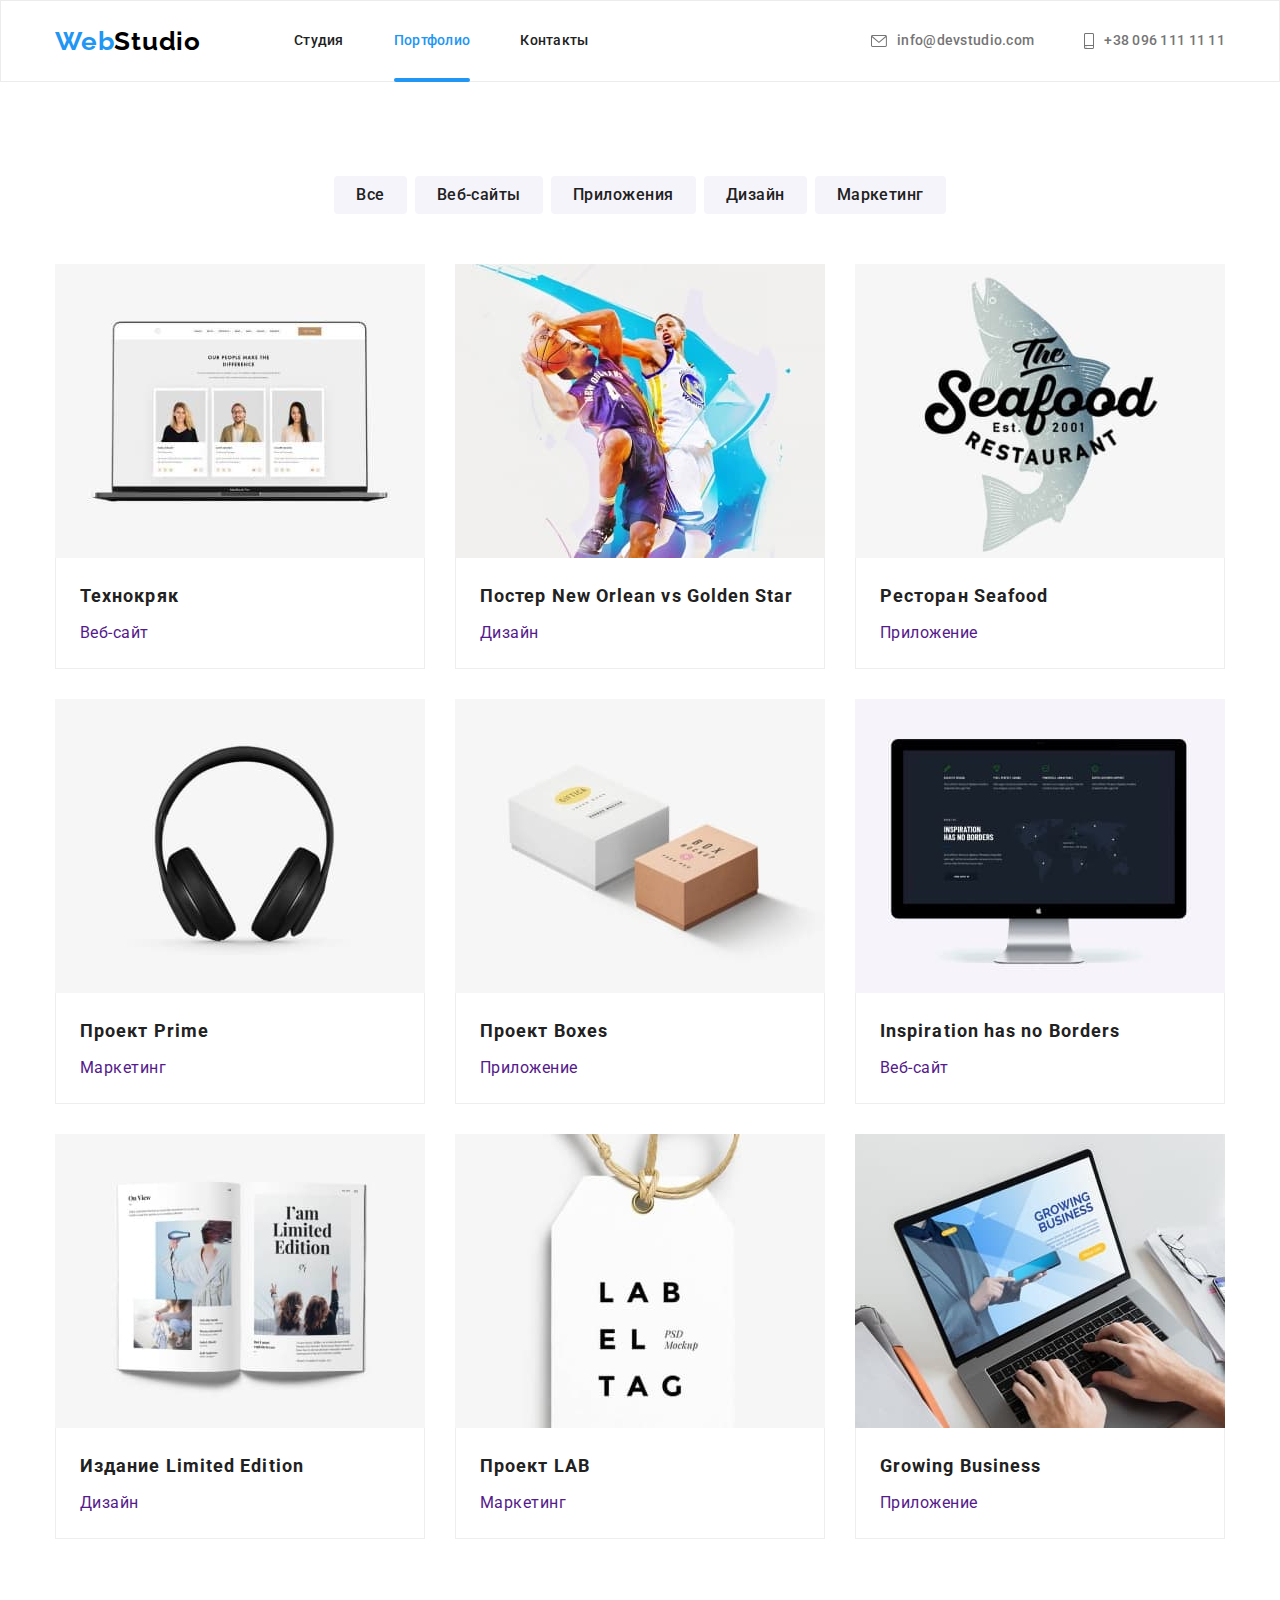
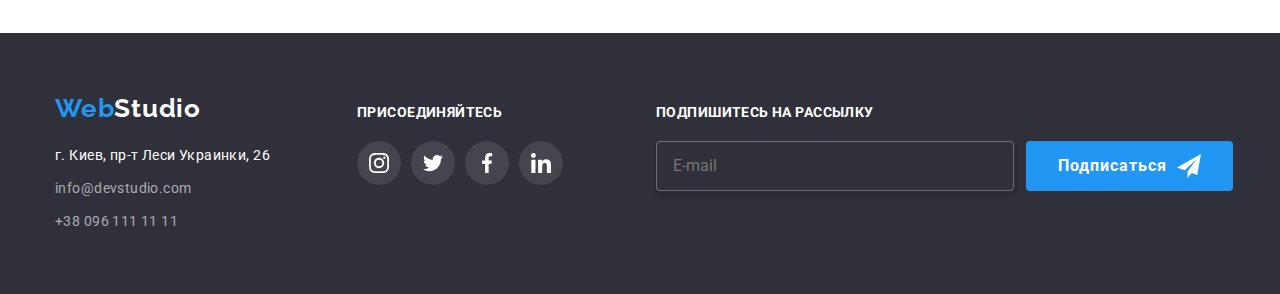
==== commit b682c08d: "hw7" ====
--- a/portfolio.html
+++ b/portfolio.html
@@ -17,190 +17,190 @@
 </head>
 
 <body>
-    <!-- Шапкpа страницы -->
+     <!-- Шапкpа страницы -->
     <header class="header">
         <div class="container">
         <nav class="navigation">
-            <a href="./index.html" class="logo-blue link">Web<span class="logo-black link">Studio</span></a>
-            <ul class="site-navigation-list">
-                <li class="header-item-site"><a class="site-navigation link" href="./index.html">Студия</a></li>
-                <li class="header-item-site"><a class="site-navigation current link" href="./portfolio.html"><span class="portfolio-blue">Портфолио</span></a></li>
-                <li class="header-item-site"><a class="site-navigation link" href="">Контакты</a></li>
+            <a href="./index.html" class="logo-blue link">Web<span class="navigation__logo-black link">Studio</span></a>
+            <ul class="menu">
+                <li class="menu__item"><a class="menu__link link" href="./index.html">Студия</a></li>
+                <li class="menu__item"><a class="menu__link current link" href="./portfolio.html"><span class="menu__portfolio-blue">Портфолио</span></a></li>
+                <li class="menu__item"><a class="menu__link link" href="">Контакты</a></li>
             </ul>
         </nav>
-        <ul class="auth-navigation-list">
-            <li class="header-item-auth">
-                <a class="auth-navigation link" href="mail:info@devstudio.com">
-                    <svg class="auth-navigation-icon" width="16" height="12">
-                        <use href="./images/icons.svg#icon-envelope"></use>
-                    </svg>info@devstudio.com
-                </a>
-            </li>
-            <li class="header-item-auth">
-                <a class="auth-navigation link" href="tel:+380961111111">
-                    <svg class="auth-navigation-icon" width="10" height="16">
-                        <use href="./images/icons.svg#icon-smartphone"></use>
-                    </svg>+38 096 111 11 11
-                </a>
-            </li>
-        </ul>
-    </div>    
-</header>
+            <ul class="auth">
+                <li class="auth__item">
+                    <a class="auth__link link" href="mail:info@devstudio.com">
+                        <svg class="auth__icon" width="16" height="12">
+                            <use href="./images/icons.svg#icon-envelope"></use>
+                        </svg>info@devstudio.com
+                    </a>
+                </li>
+                <li class="auth__item">
+                    <a class="auth__link link" href="tel:+380961111111">
+                        <svg class="auth__icon" width="10" height="16">
+                            <use href="./images/icons.svg#icon-smartphone"></use>
+                        </svg>+38 096 111 11 11
+                    </a>
+                </li>
+            </ul>
+        </div>    
+    </header>
     <!-- Уникальный контент страницы -->
     <main>
-    <section class="block-portfolio section">
+    <section class="portfolio section">
         <div class="container">
-        <ul class="block-portfolio-list-btn">
-            <li class="portfolio-button"><button type="button" class="block-portfolio-btn">Все</button></li>
-            <li class="portfolio-button"><button type="button" class="block-portfolio-btn">Веб-сайты</button></li>
-            <li class="portfolio-button"><button type="button" class="block-portfolio-btn">Приложения</button></li>
-            <li class="portfolio-button"><button type="button" class="block-portfolio-btn">Дизайн</button></li>
-            <li class="portfolio-button"><button type="button" class="block-portfolio-btn">Маркетинг</button></li>
+        <ul class="menu-button">
+            <li class="menu-button__item"><button type="button" class="menu-butto__btn">Все</button></li>
+            <li class="menu-button__item"><button type="button" class="menu-butto__btn">Веб-сайты</button></li>
+            <li class="menu-button__item"><button type="button" class="menu-butto__btn">Приложения</button></li>
+            <li class="menu-button__item"><button type="button" class="menu-butto__btn">Дизайн</button></li>
+            <li class="menu-button__item"><button type="button" class="menu-butto__btn">Маркетинг</button></li>
         </ul>
-        <ul class="block-portfolio-list">
-            <li class="block-portfolio-card">
-                <a class="block-portfolio-link link" href="">
-                <div class="portfolio-top-wrap">
-            <img class="block-portfolio-images" src="./images/portfolio-img-1.jpg" alt="Фото людей на экране" width="370">
-            <p class="portfolio-top-text">Ресурс предлагает комплексные предложения с разным уровнем функционала и сервисов. Все это позволит посетителю получить исчерпывающие сведения о компании или частном лице.</p>
-                </div>
-                <div class="title-topic">
-            <h3 class="title">Технокряк</h3>
-            <p class="topic">Веб-сайт</p>
-            </div></a>
-            </li>
-            <li class="block-portfolio-card">
-                <a class="block-portfolio-link link" href="">
-                <div class="portfolio-top-wrap"> 
-            <img class="block-portfolio-images" src="./images/portfolio-img-2.jpg" alt="Постер с двумя баскетболистами" width="370">
-            <p class="portfolio-top-text">Ресурс предлагает комплексные предложения с разным уровнем функционала и сервисов. Все это позволит посетителю получить исчерпывающие сведения о компании или частном лице.</p>
-                </div>
-                <div class="title-topic">
-            <h3 class="title">Постер New Orlean vs Golden Star</h3>
-            <p class="topic">Дизайн</p>
-            </div></a>
-            </li>
-            <li class="block-portfolio-card">
-                <a class="block-portfolio-link link" href="">
-                <div class="portfolio-top-wrap"> 
-            <img class="block-portfolio-images" src="./images/portfolio-img-3.jpg" alt="Надпись с названием ресторана" width="370">
-            <p class="portfolio-top-text">Ресурс предлагает комплексные предложения с разным уровнем функционала и сервисов. Все это позволит посетителю получить исчерпывающие сведения о компании или частном лице.</p>
-                </div>
-                <div class="title-topic">
-            <h3 class="title">Ресторан Seafood</h3>
-            <p class="topic">Приложение</p>
-            </div></a>
-            </li>
-            <li class="block-portfolio-card">
-                <a class="block-portfolio-link link" href="">
-                <div class="portfolio-top-wrap">
-            <img class="block-portfolio-images" src="./images/portfolio-img-4.jpg" alt="Наушники" width="370">
-            <p class="portfolio-top-text">Ресурс предлагает комплексные предложения с разным уровнем функционала и сервисов. Все это позволит посетителю получить исчерпывающие сведения о компании или частном лице.</p>
-                </div>
-                <div class="title-topic">
-            <h3 class="title">Проект Prime</h3>
-            <p class="topic">Маркетинг</p>
-            </div></a>
-            </li>
-            <li class="block-portfolio-card">
-                <a class="block-portfolio-link link" href="">
-                <div class="portfolio-top-wrap"> 
-            <img class="block-portfolio-images" src="./images/portfolio-img-5.jpg" alt="Белая и коричневая коробки" width="370">
-            <p class="portfolio-top-text">Ресурс предлагает комплексные предложения с разным уровнем функционала и сервисов. Все это позволит посетителю получить исчерпывающие сведения о компании или частном лице.</p>
-                </div>
-                <div class="title-topic">
-            <h3 class="title">Проект Boxes</h3>
-            <p class="topic">Приложение</p>
-            </div></a>
-            </li>
-            <li class="block-portfolio-card">
-                <a class="block-portfolio-link link" href="">
-                <div class="portfolio-top-wrap">
-            <img class="block-portfolio-images" src="./images/portfolio-img-6.jpg" alt="Монитор ПК" width="370">
-            <p class="portfolio-top-text">Ресурс предлагает комплексные предложения с разным уровнем функционала и сервисов. Все это позволит посетителю получить исчерпывающие сведения о компании или частном лице.</p>
-                </div>
-                <div class="title-topic">
-            <h3 class="title" lang="en">Inspiration has no Borders</h3>
-            <p class="topic">Веб-сайт</p>
-            </div></a>
-            </li>
-            <li class="block-portfolio-card">
-                <a class="block-portfolio-link link" href="">
-                <div class="portfolio-top-wrap"> 
-            <img class="block-portfolio-images" src="./images/portfolio-img-7.jpg" alt="Открытая книга" width="370">
-            <p class="portfolio-top-text">Ресурс предлагает комплексные предложения с разным уровнем функционала и сервисов. Все это позволит посетителю получить исчерпывающие сведения о компании или частном лице.</p>
-                </div>
-                <div class="title-topic">
-            <h3 class="title">Издание Limited Edition</h3>
-            <p class="topic">Дизайн</p>
-            </div></a>
-            </li>
-            <li class="block-portfolio-card">
-                <a class="block-portfolio-link link" href="">
-                <div class="portfolio-top-wrap"> 
-            <img class="block-portfolio-images" src="./images/portfolio-img-8.jpg" alt="Лейба" width="370">
-            <p class="portfolio-top-text">Ресурс предлагает комплексные предложения с разным уровнем функционала и сервисов. Все это позволит посетителю получить исчерпывающие сведения о компании или частном лице.</p>
-                </div>
-                <div class="title-topic">
-            <h3 class="title">Проект LAB</h3>
-            <p class="topic">Маркетинг</p>
-            </div></a>
-            </li>
-            <li class="block-portfolio-card">
-                <a class="block-portfolio-link link" href="">
-                <div class="portfolio-top-wrap"> 
-            <img class="block-portfolio-images" src="./images/portfolio-img-9.jpg" alt="Открытый ноутбук на столе" width="370">
-            <p class="portfolio-top-text">Ресурс предлагает комплексные предложения с разным уровнем функционала и сервисов. Все это позволит посетителю получить исчерпывающие сведения о компании или частном лице.</p>
-                </div>
-                <div class="title-topic">
-            <h3 class="title" lang="en">Growing Business</h3>
-            <p class="topic">Приложение</p>
+        <ul class="list-works">
+            <li class="list-works__card">
+                <a class="list-works__link link" href="">
+                <div class="top-wrap">
+            <img class="top-wrap__images" src="./images/portfolio-img-1.jpg" alt="Фото людей на экране" width="370">
+            <p class="top-wrap__text">Ресурс предлагает комплексные предложения с разным уровнем функционала и сервисов. Все это позволит посетителю получить исчерпывающие сведения о компании или частном лице.</p>
+                </div>
+                <div class="denotement">
+            <h3 class="denotement__title">Технокряк</h3>
+            <p class="denotement__topic">Веб-сайт</p>
+            </div></a>
+            </li>
+            <li class="list-works__card">
+                <a class="list-works__link link" href="">
+                <div class="top-wrap"> 
+            <img class="top-wrap__images" src="./images/portfolio-img-2.jpg" alt="Постер с двумя баскетболистами" width="370">
+            <p class="top-wrap__text">Ресурс предлагает комплексные предложения с разным уровнем функционала и сервисов. Все это позволит посетителю получить исчерпывающие сведения о компании или частном лице.</p>
+                </div>
+                <div class="denotement">
+            <h3 class="denotement__title">Постер New Orlean vs Golden Star</h3>
+            <p class="denotement__topic">Дизайн</p>
+            </div></a>
+            </li>
+            <li class="list-works__card">
+                <a class="list-works__link link" href="">
+                <div class="top-wrap"> 
+            <img class="top-wrap__images" src="./images/portfolio-img-3.jpg" alt="Надпись с названием ресторана" width="370">
+            <p class="top-wrap__text">Ресурс предлагает комплексные предложения с разным уровнем функционала и сервисов. Все это позволит посетителю получить исчерпывающие сведения о компании или частном лице.</p>
+                </div>
+                <div class="denotement">
+            <h3 class="denotement__title">Ресторан Seafood</h3>
+            <p class="denotement__topic">Приложение</p>
+            </div></a>
+            </li>
+            <li class="list-works__card">
+                <a class="list-works__link link" href="">
+                <div class="top-wrap">
+            <img class="top-wrap__images" src="./images/portfolio-img-4.jpg" alt="Наушники" width="370">
+            <p class="top-wrap__text">Ресурс предлагает комплексные предложения с разным уровнем функционала и сервисов. Все это позволит посетителю получить исчерпывающие сведения о компании или частном лице.</p>
+                </div>
+                <div class="denotement">
+            <h3 class="denotement__title">Проект Prime</h3>
+            <p class="denotement__topic">Маркетинг</p>
+            </div></a>
+            </li>
+            <li class="list-works__card">
+                <a class="list-works__link link" href="">
+                <div class="top-wrap"> 
+            <img class="top-wrap__images" src="./images/portfolio-img-5.jpg" alt="Белая и коричневая коробки" width="370">
+            <p class="top-wrap__text">Ресурс предлагает комплексные предложения с разным уровнем функционала и сервисов. Все это позволит посетителю получить исчерпывающие сведения о компании или частном лице.</p>
+                </div>
+                <div class="denotement">
+            <h3 class="denotement__title">Проект Boxes</h3>
+            <p class="denotement__topic">Приложение</p>
+            </div></a>
+            </li>
+            <li class="list-works__card">
+                <a class="list-works__link link" href="">
+                <div class="top-wrap">
+            <img class="top-wrap__images" src="./images/portfolio-img-6.jpg" alt="Монитор ПК" width="370">
+            <p class="top-wrap__text">Ресурс предлагает комплексные предложения с разным уровнем функционала и сервисов. Все это позволит посетителю получить исчерпывающие сведения о компании или частном лице.</p>
+                </div>
+                <div class="denotement">
+            <h3 class="denotement__title" lang="en">Inspiration has no Borders</h3>
+            <p class="denotement__topic">Веб-сайт</p>
+            </div></a>
+            </li>
+            <li class="list-works__card">
+                <a class="list-works__link link" href="">
+                <div class="top-wrap"> 
+            <img class="top-wrap__images" src="./images/portfolio-img-7.jpg" alt="Открытая книга" width="370">
+            <p class="top-wrap__text">Ресурс предлагает комплексные предложения с разным уровнем функционала и сервисов. Все это позволит посетителю получить исчерпывающие сведения о компании или частном лице.</p>
+                </div>
+                <div class="denotement">
+            <h3 class="denotement__title">Издание Limited Edition</h3>
+            <p class="denotement__topic">Дизайн</p>
+            </div></a>
+            </li>
+            <li class="list-works__card">
+                <a class="list-works__link link" href="">
+                <div class="top-wrap"> 
+            <img class="top-wrap__images" src="./images/portfolio-img-8.jpg" alt="Лейба" width="370">
+            <p class="top-wrap__text">Ресурс предлагает комплексные предложения с разным уровнем функционала и сервисов. Все это позволит посетителю получить исчерпывающие сведения о компании или частном лице.</p>
+                </div>
+                <div class="denotement">
+            <h3 class="denotement__title">Проект LAB</h3>
+            <p class="denotement__topic">Маркетинг</p>
+            </div></a>
+            </li>
+            <li class="list-works__card">
+                <a class="list-works__link link" href="">
+                <div class="top-wrap"> 
+            <img class="top-wrap__images" src="./images/portfolio-img-9.jpg" alt="Открытый ноутбук на столе" width="370">
+            <p class="top-wrap__text">Ресурс предлагает комплексные предложения с разным уровнем функционала и сервисов. Все это позволит посетителю получить исчерпывающие сведения о компании или частном лице.</p>
+                </div>
+                <div class="denotement">
+            <h3 class="denotement__title" lang="en">Growing Business</h3>
+            <p class="denotement__topic">Приложение</p>
             </div></a>
             </li>
         </ul>
         </div>
     </section>
     </main>
-     <!-- Подвал страницы -->
-     <footer class="footer">
+    <!-- Подвал страницы -->
+    <footer class="footer">
         <div class="container">
-            <div class="footer-options">
-            <a href="./index.html" class="logo-blue link">Web<span class="logo-white link">Studio</span></a>
+            <div class="contacts">
+            <a href="./index.html" class="logo-blue link">Web<span class="contacts__logo-white link">Studio</span></a>
             <address class="location">
-            <p class="location-text">г. Киев, пр-т Леси Украинки, 26</p>
+            <p class="location__text">г. Киев, пр-т Леси Украинки, 26</p>
             <ul>
-                <li class="location-list-general"><a class="location-list link" href="mail:info@devstudio.com">info@devstudio.com</a></li>
-                <li class="location-list-general"><a class="location-list link" href="tel:+380961111111">+38 096 111 11 11</a></li>
+                <li class="location__item"><a class="location__link link" href="mail:info@devstudio.com">info@devstudio.com</a></li>
+                <li class="location__item"><a class="location__link link" href="tel:+380961111111">+38 096 111 11 11</a></li>
             </ul>
             </address>
             </div>
-            <div class="footer-options">
-            <strong class="join-text">ПРИСОЕДИНЯЙТЕСЬ</strong>
+            <div class="join">
+            <strong class="join__text">ПРИСОЕДИНЯЙТЕСЬ</strong>
             <ul class="social-networks">
-                <li class="social-networks-item">
-                    <a href="" class="social-networks-link join-color">
-                        <svg class="social-networks-icon" width="20" height="20">
+                <li class="social-networks__item">
+                    <a href="" class="social-networks__link join-color">
+                        <svg class="social-networks__icon" width="20" height="20">
                             <use href="./images/icons.svg#icon-instagram"></use>
                         </svg>
                     </a>
                 </li>
-                <li class="social-networks-item">
-                    <a href="" class="social-networks-link join-color">
-                        <svg class="social-networks-icon" width="20" height="20">
+                <li class="social-networks__item">
+                    <a href="" class="social-networks__link join-color">
+                        <svg class="social-networks__icon" width="20" height="20">
                             <use href="./images/icons.svg#icon-twitter"></use>
                         </svg>
                     </a>
                 </li>
-                <li class="social-networks-item">
-                    <a href="" class="social-networks-link join-color">
-                        <svg class="social-networks-icon" width="20" height="20">
+                <li class="social-networks__item">
+                    <a href="" class="social-networks__link join-color">
+                        <svg class="social-networks__icon" width="20" height="20">
                             <use href="./images/icons.svg#icon-facebook"></use>
                         </svg>
                     </a>
                 </li>
-                <li class="social-networks-item">
-                    <a href="" class="social-networks-link join-color">
-                        <svg class="social-networks-icon" width="20" height="20">
+                <li class="social-networks__item">
+                    <a href="" class="social-networks__link join-color">
+                        <svg class="social-networks__icon" width="20" height="20">
                             <use href="./images/icons.svg#icon-linkedin"></use>
                         </svg>
                     </a>
@@ -208,14 +208,14 @@
             </ul>  
             </div>
             <div class="options">
-                <strong class="join-text">ПОДПИШИТЕСЬ НА РАССЫЛКУ</strong>
+                <strong class="join__text">ПОДПИШИТЕСЬ НА РАССЫЛКУ</strong>
                 <div class="subscription">
                     <input type="email" 
-                    class="subscription-input" 
+                    class="subscription__input" 
                     name="user-mail"
                     placeholder="E-mail"/>
-                    <button type="submit" class="subscription-btn button">Подписаться
-                    <svg class="button-icon-subscribe" width="24" height="24">
+                    <button type="submit" class="subscription__btn button">Подписаться
+                    <svg class="subscription__icon" width="24" height="24">
                         <use href="./images/icons.svg#icon-subscribe"></use>
                     </svg></button>
                 </div>            
--- a/css/main.min.css
+++ b/css/main.min.css
@@ -1 +1 @@
-:root{--primary-text-color: #212121;--title-text-color: #757575;--accent-color: #2196F3;--hero-text-color: #FFFFFF;--typical-margin-mini: 4px;--typical-margin-midi: 10px;--typical-margin-maxi: 50px;--typical-padding-midi: 60px;--typical-padding-maxi: 94px;--time-variable: cubic-bezier(0.4, 0, 0.2, 1)}p,h1,h2,h3,h4,h5,h6{margin:0}ul,ol{margin:0;padding-left:0}ul{list-style:none}body{font-family:Roboto,Tahoma,sans-serif;color:var(--title-text-color);font-weight:400;font-size:14px;line-height:1.71;letter-spacing:.03em;margin:0}img{display:block}.visually-hidden{position:absolute;white-space:nowrap;width:1px;height:1px;overflow:hidden;border:0;padding:0;clip:rect(0 0 0 0);clip-path:inset(50%);margin:-1px}.button{transition:box-shadow 250ms var(--time-variable),background-color 250ms var(--time-variable);color:var(--hero-text-color);background-color:var(--accent-color);cursor:pointer;font-family:inherit;font-size:16px;text-align:center;border-radius:4px;font-weight:700;line-height:1.88;display:flex;align-items:center;letter-spacing:.06em;margin:0 auto;display:block;border:0px}.button:hover,.button:focus{background-color:#188ce8;box-shadow:0px 4px 4px rgba(0,0,0,.15)}.container{width:1200px;padding-left:15px;padding-right:15px;margin:0 auto}.link{text-decoration:none}.section{padding-top:var(--typical-padding-maxi);padding-bottom:var(--typical-padding-maxi)}.bacdrop{position:fixed;top:0;left:0;width:100%;height:100%;background-color:rgba(0,0,0,.2);opacity:1;transition:opacity 250ms var(--time-variable),visibility 250ms var(--time-variable)}.bacdrop.is-hidden .modal{transform:translate(-50%, -50%) scaleX(0)}.modal{position:absolute;top:50%;left:50%;transform:translate(-50%, -50%) scaleX(1);width:528px;min-height:581px;background-color:var(--hero-text-color);border-radius:4px;transition:transform 250ms var(--time-variable);padding:40px}.modal-close-btn{position:absolute;right:8px;top:8px;width:30px;height:30px;border:1px solid rgba(0,0,0,.1);border-radius:50%;background-color:var(--hero-text-color);display:flex;align-items:center;justify-content:center;cursor:pointer;transition:background-color 250ms var(--time-variable),fill 250ms var(--time-variable)}.modal-close-btn:hover,.modal-close-btn:focus{background-color:var(--accent-color);fill:var(--hero-text-color)}.is-hidden{opacity:0;visibility:hidden;pointer-events:none}.modall-title{font-weight:700;font-size:20px;line-height:1.15;text-align:center;color:#212121;margin-bottom:12px}.modall-input{font-family:"Roboto";font-size:14px;line-height:1.14;letter-spacing:.01em;width:100%;height:40px;padding:0 0 0 42px;border-radius:4px;border:1px Solid rgba(33,33,33,.2);background-color:rgba(0,0,0,0);outline:rgba(0,0,0,0);transition:border-color 250ms var(--time-variable)}.modall-input:focus{border-color:var(--accent-color)}.title-input{font-size:12px;line-height:1.17;letter-spacing:.01em;color:#757575;margin-bottom:4px}.input-wrap{position:relative;display:block;margin-bottom:10px}.input-icon{position:absolute;left:15px;top:50%;transform:translateY(-50%);transition:fill 250ms var(--time-variable)}.modall-input:focus+.input-icon{fill:var(--accent-color)}.modal-text{font-family:"Roboto";font-size:14px;line-height:1.14;letter-spacing:.01em;width:100%;height:120px;border-radius:4px;border:1px Solid rgba(33,33,33,.2);resize:none;padding:12px 16px;transition:border-color 250ms var(--time-variable);margin-bottom:20px;outline:none}.modal-text:focus{border-color:var(--accent-color)}.modal-text::placeholder{font-size:12px;line-height:1.17;letter-spacing:.01em;color:rgba(117,117,117,.5)}.modal-field{display:flex;justify-content:center;margin-bottom:30px}.check-text::before{content:"";width:16px;height:15px;border:2px Solid #000;border-radius:2px;margin-right:8px;transition:border-color 250ms var(--time-variable),box-shadow 250ms var(--time-variable)}.input-chek:focus+.check-text::before{border-color:var(--accent-color);box-shadow:0px 4px 4px rgba(0,0,0,.15)}.check-text{display:flex;align-items:center}.check-text a{color:var(--accent-color);transition:text-decoration 250ms var(--time-variable)}.check-text a:hover{text-decoration:none}.modall-btn{padding:10px 55px;box-shadow:0px 4px 4px rgba(0,0,0,.15)}header{background-color:var(--hero-text-color);border:1px solid #ececec}header .container{display:flex;align-items:center}.logo-blue{display:flex;align-items:center;color:var(--accent-color);font-family:Raleway,Tahoma,sans-serif;font-weight:700;font-size:26px;line-height:1.19;letter-spacing:.03em;margin-right:93px}.logo-black{color:#000}.studio-blue{color:var(--accent-color)}.portfolio-blue{color:var(--accent-color)}.navigation{display:flex}.site-navigation-list{display:flex;align-items:center}.header-item-site:not(:last-child){margin-right:50px}.header-item-site{position:relative}.current::after{content:"";position:absolute;bottom:-1px;display:block;width:100%;height:4px;border-radius:4px;background-color:var(--accent-color)}.site-navigation{transition:color 250ms var(--time-variable);display:block;color:var(--primary-text-color);font-weight:500;font-size:14px;line-height:1.14;letter-spacing:.02em;padding-top:32px;padding-bottom:32px}.site-navigation:hover,.site-navigation:focus{color:var(--accent-color)}.auth-navigation-list{display:flex;margin-left:auto}.header-item-auth:not(:first-child){margin-left:50px}.auth-navigation{transition:color 250ms var(--time-variable);color:var(--title-text-color);font-weight:500;font-size:14px;line-height:1.14;letter-spacing:.02em;display:flex;justify-content:center;align-items:center;fill:#757575}.auth-navigation:hover,.auth-navigation:focus{color:var(--accent-color)}.auth-navigation-icon{fill:currentColor;margin-right:10px}.hero{max-width:1600px;margin-left:auto;margin-right:auto;background-color:#2f303a;background-image:linear-gradient(rgba(47, 48, 58, 0.4), rgba(47, 48, 58, 0.4)),url(../images/team-work-img.jpg);background-repeat:no-repeat;background-position:center;background-size:cover;padding-top:200px;padding-bottom:200px}.hero-title{color:var(--hero-text-color);font-weight:900;font-size:44px;line-height:1.36;text-align:center;letter-spacing:.06em;text-transform:uppercase;max-width:696px;margin-bottom:30px;margin-left:auto;margin-right:auto}.hero-btn{padding:10px 32px}.block-our-featires{padding-top:var(--typical-padding-maxi)}.list-our-featires{display:flex;margin-right:-30px}.blok-title-list{flex-basis:calc(25% - 30px);margin-right:30px}.blok-title-list::before{display:block;content:"";height:120px;background-size:contain;background-repeat:no-repeat;background-position:center;background-color:#f5f4fa;border-radius:4px;margin-bottom:30px;background-size:70px}.block-title{color:var(--primary-text-color);font-weight:700;font-size:36px;line-height:1.17;text-align:center;letter-spacing:.03em;margin-bottom:var(--typical-margin-maxi)}.icon-antenna::before{background-image:url(../images/antenna.svg)}.icon-clock::before{background-image:url(../images/clock.svg)}.icon-diagram::before{background-image:url(../images/diagram.svg)}.icon-astronaut::before{background-image:url(../images/astronaut.svg)}.block-title-text{color:var(--primary-text-color);font-weight:700;font-size:14px;line-height:1.14;letter-spacing:.03em;text-transform:uppercase;margin-bottom:var(--typical-margin-midi)}.block-title-text-about{max-width:270px}.block-list{display:flex;margin-left:-30px;flex-wrap:wrap}.blok-item{flex-basis:calc(33.3333333333% - 30px);margin-left:30px;position:relative}.images-description{display:flex;align-items:center;justify-content:center;position:absolute;width:100%;height:70px;background-color:rgba(47,48,58,.8);bottom:0;text-transform:uppercase;font-weight:700;line-height:1.17;color:var(--hero-text-color)}.block-our-team{background-color:#f5f4fa}.feature-list{display:flex;margin-left:-30px}.feature-list .name{color:var(--primary-text-color);font-weight:500;font-size:16px;line-height:1.19;text-align:center;letter-spacing:.03em;margin-bottom:var(--typical-margin-midi)}.feature-list .text{font-size:16px;line-height:1.19;text-align:center;letter-spacing:.03em;margin-bottom:16px}.feature-list-blok{box-shadow:0px 1px 3px rgba(0,0,0,.12),0px 1px 1px rgba(0,0,0,.14),0px 2px 1px rgba(0,0,0,.2);border-radius:0px 0px 4px 4px;background:var(--hero-text-color);flex-basis:calc(25% - 30px);margin-left:30px}.team-name-text{padding-top:30px;padding-bottom:30px}.social-networks{display:flex;justify-content:center}.social-networks-item+.social-networks-item{margin-left:10px}.social-networks-link{transition:background-color 250ms var(--time-variable),fill 250ms var(--time-variable);display:flex;justify-content:center;align-items:center;width:44px;height:44px;border-radius:50%;fill:#afb1b8;background-color:var(--hero-text-color)}.social-networks-link:hover,.social-networks-link:focus{background-color:var(--accent-color);fill:var(--hero-text-color)}.block-list-regular-customers{display:flex;justify-content:center;margin-left:-30px}.regular-customers-item{flex-basis:calc(16.6666666667% - 30px);margin-left:30px}.regular-customers-link{transition:fill 250ms var(--time-variable),border 250ms var(--time-variable);display:flex;justify-content:center;align-items:center;height:92px;border:1px solid #afb1b8;border-radius:4px;fill:#afb1b8}.regular-customers-link:hover,.regular-customers-link:focus{fill:var(--accent-color);border:1px solid var(--accent-color)}.block-portfolio-list-btn{display:flex;justify-content:center;margin-bottom:50px}.block-portfolio-btn{transition:color 250ms var(--time-variable),background-color 250ms var(--time-variable),box-shadow 250ms var(--time-variable);cursor:pointer;font-family:inherit;font-size:16px;text-align:center;border-radius:4px;border:0px solid rgba(0,0,0,0);color:var(--primary-text-color);background-color:#f5f4fa;font-weight:500;line-height:1.63;letter-spacing:.03em;padding:6px 22px}.block-portfolio-btn:hover,.block-portfolio-btn:focus{color:var(--hero-text-color);background-color:var(--accent-color);box-shadow:0px 2px 2px rgba(0,0,0,.12),0px 1px 2px rgba(0,0,0,.08),0px 3px 1px rgba(0,0,0,.1)}.portfolio-button:not(:last-child){margin-right:8px}.block-portfolio-images{margin-bottom:0px}.block-portfolio-list{display:flex;flex-wrap:wrap;margin-left:-30px;margin-bottom:-30px}.block-portfolio-list .title{color:var(--primary-text-color);font-weight:700;font-size:18px;line-height:2;letter-spacing:.06em;margin-bottom:var(--typical-margin-mini)}.block-portfolio-list .topic{font-size:16px;line-height:1.88;letter-spacing:.03em}.block-portfolio-card{flex-basis:calc(33.3333333333% - 30px);margin-left:30px;margin-bottom:30px}.block-portfolio-link{transition:box-shadow 250ms var(--time-variable);display:block}.block-portfolio-link:hover,.block-portfolio-link:focus{box-shadow:1px 4px 6px rgba(0,0,0,.16),0px 4px 4px rgba(0,0,0,.06),0px 1px 1px rgba(0,0,0,.12)}.block-portfolio-link:hover .portfolio-top-text,.block-portfolio-link:focus .portfolio-top-text{transform:translateY(0)}.portfolio-top-wrap{position:relative;overflow:hidden}.portfolio-top-text{display:flex;align-items:center;position:absolute;top:0;transform:translateY(100%);transition:transform 250ms var(--time-variable);font-size:18px;line-height:1.56;padding-right:24px;padding-left:24px;height:100%;color:var(--hero-text-color);background-color:rgba(33,150,243,.9)}.title-topic{border:1px solid #eee;border-top:none;padding:20px 24px}footer{background-color:#2f303a;padding-top:var(--typical-padding-midi);padding-bottom:var(--typical-padding-midi)}footer .logo-blue{margin-right:0}footer .container{display:flex;align-items:baseline}.logo-white{color:var(--hero-text-color);margin-right:156px}.location{font-style:normal;margin-top:20px}.location-text{color:var(--hero-text-color);margin-bottom:9px}.location-list{transition:color 250ms var(--time-variable);color:rgba(255,255,255,.6);line-height:1.71;letter-spacing:.03em}.location-list:hover,.location-list:focus{color:var(--accent-color)}.location-list-general:not(:last-child){margin-bottom:9px}.join-text{display:block;font-weight:700;font-style:14px;line-height:1.14;text-transform:uppercase;color:var(--hero-text-color);margin-bottom:20px}.options{margin-left:93px}.subscription{display:flex}.subscription-input{display:flex;padding:15px 16px;width:358px;height:50px;border-radius:4px;border:1px Solid rgba(255,255,255,.3);box-shadow:0px 4px 4px rgba(0,0,0,.15);background-color:rgba(0,0,0,0);outline:rgba(0,0,0,0);color:var(--hero-text-color);transition:border 250ms var(--time-variable),box-shadow 250ms var(--time-variable)}.subscription-input:focus{border:1px Solid var(--accent-color);box-shadow:0px 4px 4px rgba(0,0,0,.15)}.subscription-input::placeholder{font-family:Roboto;font-weight:400;font-size:16px;line-height:1.25;letter-spacing:.03;cursor:pointer}.subscription-btn{display:flex;cursor:pointer;padding:10px 29px;margin-left:12px}.button-icon-subscribe{align-items:center;margin-left:10px}.join-color{background-color:rgba(255,255,255,.1);fill:var(--hero-text-color)}/*# sourceMappingURL=main.min.css.map */+:root{--primary-text-color: #212121;--title-text-color: #757575;--accent-color: #2196F3;--hero-text-color: #FFFFFF;--typical-margin-mini: 4px;--typical-margin-midi: 10px;--typical-margin-maxi: 50px;--typical-padding-midi: 60px;--typical-padding-maxi: 94px;--time-variable: cubic-bezier(0.4, 0, 0.2, 1)}p,h1,h2,h3,h4,h5,h6{margin:0}ul,ol{margin:0;padding-left:0}body{font-family:Roboto,Tahoma,sans-serif;color:var(--title-text-color);font-weight:400;font-size:14px;line-height:1.71;letter-spacing:.03em;margin:0}img{display:block}.link{text-decoration:none}.section{padding-top:var(--typical-padding-maxi);padding-bottom:var(--typical-padding-maxi)}.container{width:1200px;padding-left:15px;padding-right:15px;margin:0 auto}.logo-blue{display:flex;align-items:center;color:var(--accent-color);font-family:Raleway,Tahoma,sans-serif;font-weight:700;font-size:26px;line-height:1.19;letter-spacing:.03em;margin-right:93px}.container-title{color:var(--primary-text-color);font-weight:700;font-size:36px;line-height:1.17;letter-spacing:.03em;text-align:center;margin-bottom:var(--typical-margin-maxi)}.visually-hidden{position:absolute;white-space:nowrap;width:1px;height:1px;overflow:hidden;border:0;padding:0;clip:rect(0 0 0 0);clip-path:inset(50%);margin:-1px}.button{transition:box-shadow 250ms var(--time-variable),background-color 250ms var(--time-variable);color:var(--hero-text-color);background-color:var(--accent-color);cursor:pointer;font-family:inherit;font-weight:700;font-size:16px;line-height:1.88;letter-spacing:.06em;display:flex;align-items:center;text-align:center;margin:0 auto;display:block;border:0px;border-radius:4px;padding:10px 32px}.button:hover,.button:focus{background-color:#188ce8;box-shadow:0px 4px 4px rgba(0,0,0,.15)}.button:hover,.button:focus{background-color:#188ce8;box-shadow:0px 4px 4px rgba(0,0,0,.15)}.social-networks{display:flex;justify-content:center}.social-networks__item+.social-networks__item{margin-left:10px}.social-networks__link{transition:background-color 250ms var(--time-variable),fill 250ms var(--time-variable);display:flex;align-items:center;justify-content:center;width:44px;height:44px;border-radius:50%;fill:#afb1b8;background-color:var(--hero-text-color)}.social-networks__link:hover,.social-networks__link:focus{background-color:var(--accent-color);fill:var(--hero-text-color)}header{background-color:var(--hero-text-color);border:1px solid #ececec}header .container{display:flex;align-items:center}ul{list-style:none}.navigation__logo-black{color:#000}.menu__studio-blue{color:var(--accent-color)}.menu__portfolio-blue{color:var(--accent-color)}.navigation{display:flex}.menu{display:flex;align-items:center}.menu__item{position:relative}.menu__item:not(:last-child){margin-right:50px}.current::after{content:"";position:absolute;bottom:-1px;display:block;width:100%;height:4px;border-radius:4px;background-color:var(--accent-color)}.menu__link{transition:color 250ms var(--time-variable);display:block;color:var(--primary-text-color);font-weight:500;font-size:14px;line-height:1.14;letter-spacing:.02em;padding-top:32px;padding-bottom:32px}.menu__link:hover,.menu__link:focus{color:var(--accent-color)}.auth{display:flex;margin-left:auto}.auth__item:not(:first-child){margin-left:50px}.auth__link{transition:color 250ms var(--time-variable);color:var(--title-text-color);font-weight:500;font-size:14px;line-height:1.14;letter-spacing:.02em;display:flex;align-items:center;justify-content:center;fill:#757575}.auth__link:hover,.auth__link:focus{color:var(--accent-color)}.auth__icon{fill:currentColor;margin-right:10px}.hero{max-width:1600px;margin-left:auto;margin-right:auto;background-color:#2f303a;background-image:linear-gradient(rgba(47, 48, 58, 0.4), rgba(47, 48, 58, 0.4)),url(../images/team-work-img.jpg);background-repeat:no-repeat;background-position:center;background-size:cover;padding-top:200px;padding-bottom:200px}.container__title{color:var(--hero-text-color);font-weight:900;font-size:44px;line-height:1.36;letter-spacing:.06em;text-align:center;text-transform:uppercase;max-width:696px;margin-bottom:30px;margin-left:auto;margin-right:auto}.container__hero-btn{transition:box-shadow 250ms var(--time-variable),background-color 250ms var(--time-variable);color:var(--hero-text-color);background-color:var(--accent-color);cursor:pointer;font-family:inherit;font-weight:700;font-size:16px;line-height:1.88;letter-spacing:.06em;display:flex;align-items:center;text-align:center;margin:0 auto;display:block;border:0px;border-radius:4px;padding:10px 32px}.container__hero-btn:hover,.container__hero-btn:focus{background-color:#188ce8;box-shadow:0px 4px 4px rgba(0,0,0,.15)}.blok-our-featires{padding-top:var(--typical-padding-maxi)}.our-featires{display:flex;margin-right:-30px}.our-featire__item{flex-basis:calc(25% - 30px);margin-right:30px}.our-featire__item::before{display:block;content:"";height:120px;background-size:contain;background-repeat:no-repeat;background-position:center;background-color:#f5f4fa;border-radius:4px;margin-bottom:30px;background-size:70px}.icon-antenna::before{background-image:url(../images/antenna.svg)}.icon-clock::before{background-image:url(../images/clock.svg)}.icon-diagram::before{background-image:url(../images/diagram.svg)}.icon-astronaut::before{background-image:url(../images/astronaut.svg)}.our-featire__title{color:var(--primary-text-color);font-weight:700;font-size:14px;line-height:1.14;letter-spacing:.03em;text-transform:uppercase;margin-bottom:var(--typical-margin-midi)}.our-featire__text{max-width:270px}.work-exemplars{display:flex;margin-left:-30px;flex-wrap:wrap}.work-exemplars__item{flex-basis:calc(33.3333333333% - 30px);margin-left:30px;position:relative}.work-exemplars__description{display:flex;align-items:center;justify-content:center;position:absolute;width:100%;height:70px;background-color:rgba(47,48,58,.8);bottom:0;text-transform:uppercase;font-weight:700;line-height:1.17;color:var(--hero-text-color)}.block-our-team{background-color:#f5f4fa}.team-members{display:flex;margin-left:-30px}.team-members .card__name{color:var(--primary-text-color);font-weight:500;font-size:16px;line-height:1.18;letter-spacing:.03em;text-align:center;margin-bottom:var(--typical-margin-midi)}.team-members .card__text{font-size:16px;line-height:1.19;letter-spacing:.03em;text-align:center;margin-bottom:16px}.team-members__item{box-shadow:0px 1px 3px rgba(0,0,0,.12),0px 1px 1px rgba(0,0,0,.14),0px 2px 1px rgba(0,0,0,.2);border-radius:0px 0px 4px 4px;background:var(--hero-text-color);flex-basis:calc(25% - 30px);margin-left:30px}.card{padding-top:30px;padding-bottom:30px}.regular-customers{display:flex;justify-content:center;margin-left:-30px}.regular-customers__item{flex-basis:calc(16.6666666667% - 30px);margin-left:30px}.regular-customers__link{transition:fill 250ms var(--time-variable),border 250ms var(--time-variable);display:flex;align-items:center;justify-content:center;height:92px;border:1px solid #afb1b8;border-radius:4px;fill:#afb1b8}.regular-customers__link:hover,.regular-customers__link:focus{fill:var(--accent-color);border:1px solid var(--accent-color)}footer{background-color:#2f303a;padding-top:var(--typical-padding-midi);padding-bottom:var(--typical-padding-midi)}footer .container{display:flex;align-items:baseline}footer .logo-blue{margin-right:0}.contacts__logo-white{color:var(--hero-text-color);margin-right:156px}.location{font-style:normal;margin-top:20px}.location__text{color:var(--hero-text-color);margin-bottom:9px}.location__link{transition:color 250ms var(--time-variable);color:rgba(255,255,255,.6);line-height:1.71;letter-spacing:.03em}.location__link:hover,.location__link:focus{color:var(--accent-color)}.location__item:not(:last-child){margin-bottom:9px}.join__text{display:block;font-weight:700;font-style:14px;line-height:1.14;text-transform:uppercase;color:var(--hero-text-color);margin-bottom:20px}.options{margin-left:93px}.subscription{display:flex}.subscription__input{display:flex;padding:15px 16px;width:358px;height:50px;border-radius:4px;border:1px Solid rgba(255,255,255,.3);box-shadow:0px 4px 4px rgba(0,0,0,.15);background-color:rgba(0,0,0,0);outline:rgba(0,0,0,0);color:var(--hero-text-color);transition:border 250ms var(--time-variable),box-shadow 250ms var(--time-variable)}.subscription__input:focus{border:1px Solid var(--accent-color);box-shadow:0px 4px 4px rgba(0,0,0,.15)}.subscription__input::placeholder{font-family:Roboto;font-weight:400;font-size:16px;line-height:1.25;letter-spacing:.03;cursor:pointer}.subscription__btn{display:flex;cursor:pointer;padding-top:10px;padding-bottom:10px;margin-left:12px}.subscription__icon{align-items:center;margin-left:10px}.join-color{background-color:rgba(255,255,255,.1);fill:var(--hero-text-color)}.bacdrop{position:fixed;top:0;left:0;width:100%;height:100%;background-color:rgba(0,0,0,.2);opacity:1;transition:opacity 250ms var(--time-variable),visibility 250ms var(--time-variable)}.bacdrop.is-hidden .service-order{transform:translate(-50%, -50%) scaleX(0)}.service-order{position:absolute;top:50%;left:50%;transform:translate(-50%, -50%) scaleX(1);width:528px;min-height:581px;background-color:var(--hero-text-color);border-radius:4px;transition:transform 250ms var(--time-variable);padding:40px}.service-order__close-btn{position:absolute;right:8px;top:8px;width:30px;height:30px;border:1px solid rgba(0,0,0,.1);border-radius:50%;background-color:var(--hero-text-color);display:flex;align-items:center;justify-content:center;cursor:pointer;transition:background-color 250ms var(--time-variable),fill 250ms var(--time-variable)}.service-order__close-btn:hover,.service-order__close-btn:focus{background-color:var(--accent-color);fill:var(--hero-text-color)}.is-hidden{opacity:0;visibility:hidden;pointer-events:none}.service-order__title{font-weight:700;font-size:16px;line-height:1.15;text-align:center;color:#212121;margin-bottom:12px}.modall__input{font-family:"Roboto";font-size:14px;line-height:1.14;letter-spacing:.01em;width:100%;height:40px;padding:0 0 0 42px;border-radius:4px;border:1px Solid rgba(33,33,33,.2);background-color:rgba(0,0,0,0);outline:rgba(0,0,0,0);transition:border-color 250ms var(--time-variable)}.modall__input:focus{border-color:var(--accent-color)}.modall__input:focus+.modall__input-icon{fill:var(--accent-color)}.form__title-input{font-size:12px;line-height:1.17;letter-spacing:.01em;color:#757575;margin-bottom:4px}.modall__input-wrap{position:relative;display:block;margin-bottom:10px}.modall__input-icon{position:absolute;left:15px;top:50%;transform:translateY(-50%);transition:fill 250ms var(--time-variable)}.modal__text{font-family:"Roboto";font-size:14px;line-height:1.14;letter-spacing:.01em;width:100%;height:120px;border-radius:4px;border:1px Solid rgba(33,33,33,.2);resize:none;padding:12px 16px;transition:border-color 250ms var(--time-variable);margin-bottom:20px;outline:none}.modal__text:focus{border-color:var(--accent-color)}.modal__text::placeholder{font-size:12px;line-height:1.17;letter-spacing:.01em;color:rgba(117,117,117,.5)}.modal__field{display:flex;align-items:center;margin-bottom:30px}.modal__check-text::before{content:"";width:16px;height:15px;border:2px Solid #000;border-radius:2px;margin-right:8px;transition:border-color 250ms var(--time-variable),box-shadow 250ms var(--time-variable)}.modal__input-chek:checked+.modal__check-text::before{background-color:var(--accent-color);background-image:url(../images/vector.svg);background-repeat:no-repeat;background-position:center;border:none}.modal__input-chek:focus+.modal__check-text::before{border-color:var(--accent-color);box-shadow:0px 4px 4px rgba(0,0,0,.15)}.modal__check-text{display:flex;align-items:center}.modal__check-text a{color:var(--accent-color);transition:text-decoration 250ms var(--time-variable)}.modal__check-text a:hover{text-decoration:none}.modall__btn{padding:10px 55px;box-shadow:0px 4px 4px rgba(0,0,0,.15)}.menu-button{display:flex;justify-content:center;margin-bottom:50px}.menu-butto__btn{transition:color 250ms var(--time-variable),background-color 250ms var(--time-variable),box-shadow 250ms var(--time-variable);border-radius:4px;border:0px solid rgba(0,0,0,0);color:var(--primary-text-color);background-color:#f5f4fa;cursor:pointer;font-family:inherit;font-weight:500;font-size:16px;line-height:1.63;letter-spacing:.03em;text-align:center;padding:6px 22px}.menu-butto__btn:hover,.menu-butto__btn:focus{color:var(--hero-text-color);background-color:var(--accent-color);box-shadow:0px 2px 2px rgba(0,0,0,.12),0px 1px 2px rgba(0,0,0,.08),0px 3px 1px rgba(0,0,0,.1)}.menu-button__item:not(:last-child){margin-right:8px}.top-wrap__images{margin-bottom:0px}.list-works{display:flex;flex-wrap:wrap;margin-left:-30px;margin-bottom:-30px}.list-works .denotement__title{color:var(--primary-text-color);font-weight:700;font-size:18px;line-height:2;letter-spacing:.06em;margin-bottom:var(--typical-margin-mini)}.list-works .denotement__topic{font-size:16px;line-height:1.88;letter-spacing:.03em}.list-works__card{flex-basis:calc(33.3333333333% - 30px);margin-left:30px;margin-bottom:30px}.list-works__link{transition:box-shadow 250ms var(--time-variable);display:block}.list-works__link:hover,.list-works__link:focus{box-shadow:1px 4px 6px rgba(0,0,0,.16),0px 4px 4px rgba(0,0,0,.06),0px 1px 1px rgba(0,0,0,.12)}.list-works__link:hover .top-wrap__text,.list-works__link:hover .top-wrap__text,.list-works__link:focus .top-wrap__text,.list-works__link:focus .top-wrap__text{transform:translateY(0)}.top-wrap{position:relative;overflow:hidden}.top-wrap__text{display:flex;align-items:center;position:absolute;top:0;transform:translateY(100%);transition:transform 250ms var(--time-variable);font-size:16px;line-height:1.56;padding-right:24px;padding-left:24px;height:100%;color:var(--hero-text-color);background-color:rgba(33,150,243,.9)}.denotement{border:1px solid #eee;border-top:none;padding:20px 24px}/*# sourceMappingURL=main.min.css.map */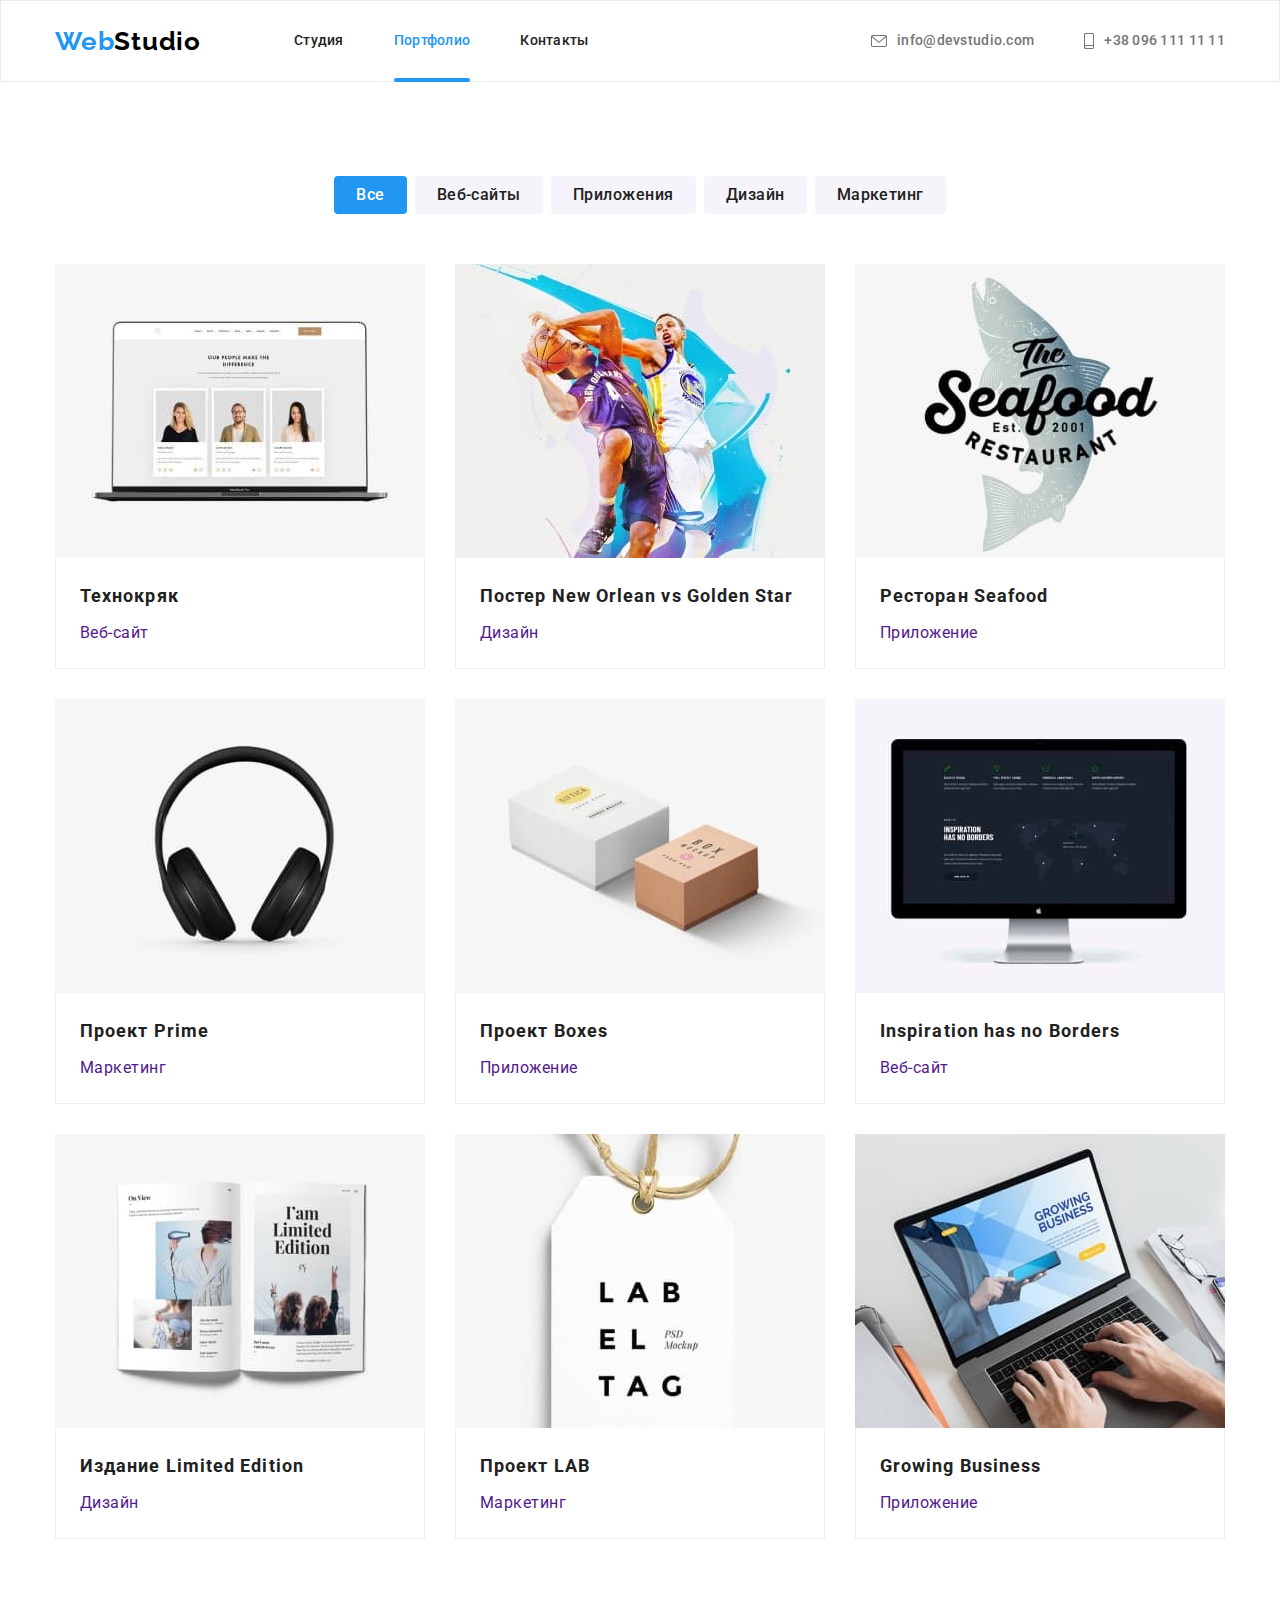
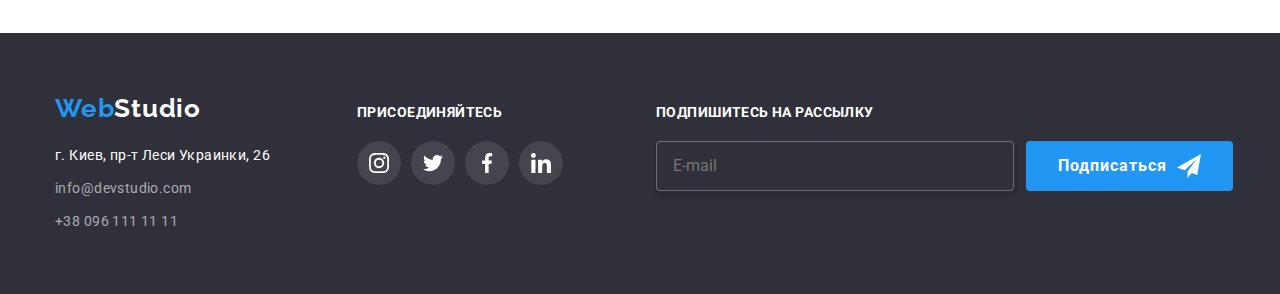
==== commit d4dcba91: "виправлення" ====
--- a/portfolio.html
+++ b/portfolio.html
@@ -24,7 +24,7 @@
             <a href="./index.html" class="logo-blue link">Web<span class="navigation__logo-black link">Studio</span></a>
             <ul class="menu">
                 <li class="menu__item"><a class="menu__link link" href="./index.html">Студия</a></li>
-                <li class="menu__item"><a class="menu__link current link" href="./portfolio.html"><span class="menu__portfolio-blue">Портфолио</span></a></li>
+                <li class="menu__item"><a class="menu__link menu__link--current link" href="./portfolio.html"><span class="menu__portfolio-blue">Портфолио</span></a></li>
                 <li class="menu__item"><a class="menu__link link" href="">Контакты</a></li>
             </ul>
         </nav>
@@ -51,11 +51,11 @@
     <section class="portfolio section">
         <div class="container">
         <ul class="menu-button">
-            <li class="menu-button__item"><button type="button" class="menu-butto__btn">Все</button></li>
-            <li class="menu-button__item"><button type="button" class="menu-butto__btn">Веб-сайты</button></li>
-            <li class="menu-button__item"><button type="button" class="menu-butto__btn">Приложения</button></li>
-            <li class="menu-button__item"><button type="button" class="menu-butto__btn">Дизайн</button></li>
-            <li class="menu-button__item"><button type="button" class="menu-butto__btn">Маркетинг</button></li>
+            <li class="menu-button__item"><button type="button" class="menu-button__btn menu-button__btn--active">Все</button></li>
+            <li class="menu-button__item"><button type="button" class="menu-button__btn">Веб-сайты</button></li>
+            <li class="menu-button__item"><button type="button" class="menu-button__btn">Приложения</button></li>
+            <li class="menu-button__item"><button type="button" class="menu-button__btn">Дизайн</button></li>
+            <li class="menu-button__item"><button type="button" class="menu-button__btn">Маркетинг</button></li>
         </ul>
         <ul class="list-works">
             <li class="list-works__card">
--- a/css/main.min.css
+++ b/css/main.min.css
@@ -1 +1 @@
-:root{--primary-text-color: #212121;--title-text-color: #757575;--accent-color: #2196F3;--hero-text-color: #FFFFFF;--typical-margin-mini: 4px;--typical-margin-midi: 10px;--typical-margin-maxi: 50px;--typical-padding-midi: 60px;--typical-padding-maxi: 94px;--time-variable: cubic-bezier(0.4, 0, 0.2, 1)}p,h1,h2,h3,h4,h5,h6{margin:0}ul,ol{margin:0;padding-left:0}body{font-family:Roboto,Tahoma,sans-serif;color:var(--title-text-color);font-weight:400;font-size:14px;line-height:1.71;letter-spacing:.03em;margin:0}img{display:block}.link{text-decoration:none}.section{padding-top:var(--typical-padding-maxi);padding-bottom:var(--typical-padding-maxi)}.container{width:1200px;padding-left:15px;padding-right:15px;margin:0 auto}.logo-blue{display:flex;align-items:center;color:var(--accent-color);font-family:Raleway,Tahoma,sans-serif;font-weight:700;font-size:26px;line-height:1.19;letter-spacing:.03em;margin-right:93px}.container-title{color:var(--primary-text-color);font-weight:700;font-size:36px;line-height:1.17;letter-spacing:.03em;text-align:center;margin-bottom:var(--typical-margin-maxi)}.visually-hidden{position:absolute;white-space:nowrap;width:1px;height:1px;overflow:hidden;border:0;padding:0;clip:rect(0 0 0 0);clip-path:inset(50%);margin:-1px}.button{transition:box-shadow 250ms var(--time-variable),background-color 250ms var(--time-variable);color:var(--hero-text-color);background-color:var(--accent-color);cursor:pointer;font-family:inherit;font-weight:700;font-size:16px;line-height:1.88;letter-spacing:.06em;display:flex;align-items:center;text-align:center;margin:0 auto;display:block;border:0px;border-radius:4px;padding:10px 32px}.button:hover,.button:focus{background-color:#188ce8;box-shadow:0px 4px 4px rgba(0,0,0,.15)}.button:hover,.button:focus{background-color:#188ce8;box-shadow:0px 4px 4px rgba(0,0,0,.15)}.social-networks{display:flex;justify-content:center}.social-networks__item+.social-networks__item{margin-left:10px}.social-networks__link{transition:background-color 250ms var(--time-variable),fill 250ms var(--time-variable);display:flex;align-items:center;justify-content:center;width:44px;height:44px;border-radius:50%;fill:#afb1b8;background-color:var(--hero-text-color)}.social-networks__link:hover,.social-networks__link:focus{background-color:var(--accent-color);fill:var(--hero-text-color)}header{background-color:var(--hero-text-color);border:1px solid #ececec}header .container{display:flex;align-items:center}ul{list-style:none}.navigation__logo-black{color:#000}.menu__studio-blue{color:var(--accent-color)}.menu__portfolio-blue{color:var(--accent-color)}.navigation{display:flex}.menu{display:flex;align-items:center}.menu__item{position:relative}.menu__item:not(:last-child){margin-right:50px}.current::after{content:"";position:absolute;bottom:-1px;display:block;width:100%;height:4px;border-radius:4px;background-color:var(--accent-color)}.menu__link{transition:color 250ms var(--time-variable);display:block;color:var(--primary-text-color);font-weight:500;font-size:14px;line-height:1.14;letter-spacing:.02em;padding-top:32px;padding-bottom:32px}.menu__link:hover,.menu__link:focus{color:var(--accent-color)}.auth{display:flex;margin-left:auto}.auth__item:not(:first-child){margin-left:50px}.auth__link{transition:color 250ms var(--time-variable);color:var(--title-text-color);font-weight:500;font-size:14px;line-height:1.14;letter-spacing:.02em;display:flex;align-items:center;justify-content:center;fill:#757575}.auth__link:hover,.auth__link:focus{color:var(--accent-color)}.auth__icon{fill:currentColor;margin-right:10px}.hero{max-width:1600px;margin-left:auto;margin-right:auto;background-color:#2f303a;background-image:linear-gradient(rgba(47, 48, 58, 0.4), rgba(47, 48, 58, 0.4)),url(../images/team-work-img.jpg);background-repeat:no-repeat;background-position:center;background-size:cover;padding-top:200px;padding-bottom:200px}.container__title{color:var(--hero-text-color);font-weight:900;font-size:44px;line-height:1.36;letter-spacing:.06em;text-align:center;text-transform:uppercase;max-width:696px;margin-bottom:30px;margin-left:auto;margin-right:auto}.container__hero-btn{transition:box-shadow 250ms var(--time-variable),background-color 250ms var(--time-variable);color:var(--hero-text-color);background-color:var(--accent-color);cursor:pointer;font-family:inherit;font-weight:700;font-size:16px;line-height:1.88;letter-spacing:.06em;display:flex;align-items:center;text-align:center;margin:0 auto;display:block;border:0px;border-radius:4px;padding:10px 32px}.container__hero-btn:hover,.container__hero-btn:focus{background-color:#188ce8;box-shadow:0px 4px 4px rgba(0,0,0,.15)}.blok-our-featires{padding-top:var(--typical-padding-maxi)}.our-featires{display:flex;margin-right:-30px}.our-featire__item{flex-basis:calc(25% - 30px);margin-right:30px}.our-featire__item::before{display:block;content:"";height:120px;background-size:contain;background-repeat:no-repeat;background-position:center;background-color:#f5f4fa;border-radius:4px;margin-bottom:30px;background-size:70px}.icon-antenna::before{background-image:url(../images/antenna.svg)}.icon-clock::before{background-image:url(../images/clock.svg)}.icon-diagram::before{background-image:url(../images/diagram.svg)}.icon-astronaut::before{background-image:url(../images/astronaut.svg)}.our-featire__title{color:var(--primary-text-color);font-weight:700;font-size:14px;line-height:1.14;letter-spacing:.03em;text-transform:uppercase;margin-bottom:var(--typical-margin-midi)}.our-featire__text{max-width:270px}.work-exemplars{display:flex;margin-left:-30px;flex-wrap:wrap}.work-exemplars__item{flex-basis:calc(33.3333333333% - 30px);margin-left:30px;position:relative}.work-exemplars__description{display:flex;align-items:center;justify-content:center;position:absolute;width:100%;height:70px;background-color:rgba(47,48,58,.8);bottom:0;text-transform:uppercase;font-weight:700;line-height:1.17;color:var(--hero-text-color)}.block-our-team{background-color:#f5f4fa}.team-members{display:flex;margin-left:-30px}.team-members .card__name{color:var(--primary-text-color);font-weight:500;font-size:16px;line-height:1.18;letter-spacing:.03em;text-align:center;margin-bottom:var(--typical-margin-midi)}.team-members .card__text{font-size:16px;line-height:1.19;letter-spacing:.03em;text-align:center;margin-bottom:16px}.team-members__item{box-shadow:0px 1px 3px rgba(0,0,0,.12),0px 1px 1px rgba(0,0,0,.14),0px 2px 1px rgba(0,0,0,.2);border-radius:0px 0px 4px 4px;background:var(--hero-text-color);flex-basis:calc(25% - 30px);margin-left:30px}.card{padding-top:30px;padding-bottom:30px}.regular-customers{display:flex;justify-content:center;margin-left:-30px}.regular-customers__item{flex-basis:calc(16.6666666667% - 30px);margin-left:30px}.regular-customers__link{transition:fill 250ms var(--time-variable),border 250ms var(--time-variable);display:flex;align-items:center;justify-content:center;height:92px;border:1px solid #afb1b8;border-radius:4px;fill:#afb1b8}.regular-customers__link:hover,.regular-customers__link:focus{fill:var(--accent-color);border:1px solid var(--accent-color)}footer{background-color:#2f303a;padding-top:var(--typical-padding-midi);padding-bottom:var(--typical-padding-midi)}footer .container{display:flex;align-items:baseline}footer .logo-blue{margin-right:0}.contacts__logo-white{color:var(--hero-text-color);margin-right:156px}.location{font-style:normal;margin-top:20px}.location__text{color:var(--hero-text-color);margin-bottom:9px}.location__link{transition:color 250ms var(--time-variable);color:rgba(255,255,255,.6);line-height:1.71;letter-spacing:.03em}.location__link:hover,.location__link:focus{color:var(--accent-color)}.location__item:not(:last-child){margin-bottom:9px}.join__text{display:block;font-weight:700;font-style:14px;line-height:1.14;text-transform:uppercase;color:var(--hero-text-color);margin-bottom:20px}.options{margin-left:93px}.subscription{display:flex}.subscription__input{display:flex;padding:15px 16px;width:358px;height:50px;border-radius:4px;border:1px Solid rgba(255,255,255,.3);box-shadow:0px 4px 4px rgba(0,0,0,.15);background-color:rgba(0,0,0,0);outline:rgba(0,0,0,0);color:var(--hero-text-color);transition:border 250ms var(--time-variable),box-shadow 250ms var(--time-variable)}.subscription__input:focus{border:1px Solid var(--accent-color);box-shadow:0px 4px 4px rgba(0,0,0,.15)}.subscription__input::placeholder{font-family:Roboto;font-weight:400;font-size:16px;line-height:1.25;letter-spacing:.03;cursor:pointer}.subscription__btn{display:flex;cursor:pointer;padding-top:10px;padding-bottom:10px;margin-left:12px}.subscription__icon{align-items:center;margin-left:10px}.join-color{background-color:rgba(255,255,255,.1);fill:var(--hero-text-color)}.bacdrop{position:fixed;top:0;left:0;width:100%;height:100%;background-color:rgba(0,0,0,.2);opacity:1;transition:opacity 250ms var(--time-variable),visibility 250ms var(--time-variable)}.bacdrop.is-hidden .service-order{transform:translate(-50%, -50%) scaleX(0)}.service-order{position:absolute;top:50%;left:50%;transform:translate(-50%, -50%) scaleX(1);width:528px;min-height:581px;background-color:var(--hero-text-color);border-radius:4px;transition:transform 250ms var(--time-variable);padding:40px}.service-order__close-btn{position:absolute;right:8px;top:8px;width:30px;height:30px;border:1px solid rgba(0,0,0,.1);border-radius:50%;background-color:var(--hero-text-color);display:flex;align-items:center;justify-content:center;cursor:pointer;transition:background-color 250ms var(--time-variable),fill 250ms var(--time-variable)}.service-order__close-btn:hover,.service-order__close-btn:focus{background-color:var(--accent-color);fill:var(--hero-text-color)}.is-hidden{opacity:0;visibility:hidden;pointer-events:none}.service-order__title{font-weight:700;font-size:16px;line-height:1.15;text-align:center;color:#212121;margin-bottom:12px}.modall__input{font-family:"Roboto";font-size:14px;line-height:1.14;letter-spacing:.01em;width:100%;height:40px;padding:0 0 0 42px;border-radius:4px;border:1px Solid rgba(33,33,33,.2);background-color:rgba(0,0,0,0);outline:rgba(0,0,0,0);transition:border-color 250ms var(--time-variable)}.modall__input:focus{border-color:var(--accent-color)}.modall__input:focus+.modall__input-icon{fill:var(--accent-color)}.form__title-input{font-size:12px;line-height:1.17;letter-spacing:.01em;color:#757575;margin-bottom:4px}.modall__input-wrap{position:relative;display:block;margin-bottom:10px}.modall__input-icon{position:absolute;left:15px;top:50%;transform:translateY(-50%);transition:fill 250ms var(--time-variable)}.modal__text{font-family:"Roboto";font-size:14px;line-height:1.14;letter-spacing:.01em;width:100%;height:120px;border-radius:4px;border:1px Solid rgba(33,33,33,.2);resize:none;padding:12px 16px;transition:border-color 250ms var(--time-variable);margin-bottom:20px;outline:none}.modal__text:focus{border-color:var(--accent-color)}.modal__text::placeholder{font-size:12px;line-height:1.17;letter-spacing:.01em;color:rgba(117,117,117,.5)}.modal__field{display:flex;align-items:center;margin-bottom:30px}.modal__check-text::before{content:"";width:16px;height:15px;border:2px Solid #000;border-radius:2px;margin-right:8px;transition:border-color 250ms var(--time-variable),box-shadow 250ms var(--time-variable)}.modal__input-chek:checked+.modal__check-text::before{background-color:var(--accent-color);background-image:url(../images/vector.svg);background-repeat:no-repeat;background-position:center;border:none}.modal__input-chek:focus+.modal__check-text::before{border-color:var(--accent-color);box-shadow:0px 4px 4px rgba(0,0,0,.15)}.modal__check-text{display:flex;align-items:center}.modal__check-text a{color:var(--accent-color);transition:text-decoration 250ms var(--time-variable)}.modal__check-text a:hover{text-decoration:none}.modall__btn{padding:10px 55px;box-shadow:0px 4px 4px rgba(0,0,0,.15)}.menu-button{display:flex;justify-content:center;margin-bottom:50px}.menu-butto__btn{transition:color 250ms var(--time-variable),background-color 250ms var(--time-variable),box-shadow 250ms var(--time-variable);border-radius:4px;border:0px solid rgba(0,0,0,0);color:var(--primary-text-color);background-color:#f5f4fa;cursor:pointer;font-family:inherit;font-weight:500;font-size:16px;line-height:1.63;letter-spacing:.03em;text-align:center;padding:6px 22px}.menu-butto__btn:hover,.menu-butto__btn:focus{color:var(--hero-text-color);background-color:var(--accent-color);box-shadow:0px 2px 2px rgba(0,0,0,.12),0px 1px 2px rgba(0,0,0,.08),0px 3px 1px rgba(0,0,0,.1)}.menu-button__item:not(:last-child){margin-right:8px}.top-wrap__images{margin-bottom:0px}.list-works{display:flex;flex-wrap:wrap;margin-left:-30px;margin-bottom:-30px}.list-works .denotement__title{color:var(--primary-text-color);font-weight:700;font-size:18px;line-height:2;letter-spacing:.06em;margin-bottom:var(--typical-margin-mini)}.list-works .denotement__topic{font-size:16px;line-height:1.88;letter-spacing:.03em}.list-works__card{flex-basis:calc(33.3333333333% - 30px);margin-left:30px;margin-bottom:30px}.list-works__link{transition:box-shadow 250ms var(--time-variable);display:block}.list-works__link:hover,.list-works__link:focus{box-shadow:1px 4px 6px rgba(0,0,0,.16),0px 4px 4px rgba(0,0,0,.06),0px 1px 1px rgba(0,0,0,.12)}.list-works__link:hover .top-wrap__text,.list-works__link:hover .top-wrap__text,.list-works__link:focus .top-wrap__text,.list-works__link:focus .top-wrap__text{transform:translateY(0)}.top-wrap{position:relative;overflow:hidden}.top-wrap__text{display:flex;align-items:center;position:absolute;top:0;transform:translateY(100%);transition:transform 250ms var(--time-variable);font-size:16px;line-height:1.56;padding-right:24px;padding-left:24px;height:100%;color:var(--hero-text-color);background-color:rgba(33,150,243,.9)}.denotement{border:1px solid #eee;border-top:none;padding:20px 24px}/*# sourceMappingURL=main.min.css.map */+:root{--primary-text-color: #212121;--title-text-color: #757575;--accent-color: #2196F3;--hero-text-color: #FFFFFF;--typical-margin-mini: 4px;--typical-margin-midi: 10px;--typical-margin-maxi: 50px;--typical-padding-midi: 60px;--typical-padding-maxi: 94px;--time-variable: cubic-bezier(0.4, 0, 0.2, 1)}p,h1,h2,h3,h4,h5,h6{margin:0}ul,ol{margin:0;padding-left:0}body{font-family:Roboto,Tahoma,sans-serif;color:var(--title-text-color);font-weight:400;font-size:14px;line-height:1.71;letter-spacing:.03em;margin:0}img{display:block}.link{text-decoration:none}.section{padding-top:var(--typical-padding-maxi);padding-bottom:var(--typical-padding-maxi)}.container{width:1200px;padding-left:15px;padding-right:15px;margin:0 auto}.logo-blue{display:flex;align-items:center;color:var(--accent-color);font-family:Raleway,Tahoma,sans-serif;font-weight:700;font-size:26px;line-height:1.19;letter-spacing:.03em;margin-right:93px}.menu{display:flex;align-items:center}.menu__item{position:relative}.menu__item:not(:last-child){margin-right:50px}.menu__link--current::after{content:"";position:absolute;bottom:-1px;display:block;width:100%;height:4px;border-radius:4px;background-color:var(--accent-color)}.menu__link{transition:color 250ms var(--time-variable);display:block;color:var(--primary-text-color);font-weight:500;font-size:14px;line-height:1.14;letter-spacing:.02em;padding-top:32px;padding-bottom:32px}.menu__link:hover,.menu__link:focus{color:var(--accent-color)}.menu__studio-blue{color:var(--accent-color)}.menu__portfolio-blue{color:var(--accent-color)}.auth{display:flex;margin-left:auto}.auth__item:not(:first-child){margin-left:50px}.auth__link{transition:color 250ms var(--time-variable);color:var(--title-text-color);font-weight:500;font-size:14px;line-height:1.14;letter-spacing:.02em;display:flex;align-items:center;justify-content:center;fill:#757575}.auth__link:hover,.auth__link:focus{color:var(--accent-color)}.auth__icon{fill:currentColor;margin-right:10px}.container-title{color:var(--primary-text-color);font-weight:700;font-size:36px;line-height:1.17;letter-spacing:.03em;text-align:center;margin-bottom:var(--typical-margin-maxi)}.visually-hidden{position:absolute;white-space:nowrap;width:1px;height:1px;overflow:hidden;border:0;padding:0;clip:rect(0 0 0 0);clip-path:inset(50%);margin:-1px}.button{transition:box-shadow 250ms var(--time-variable),background-color 250ms var(--time-variable);color:var(--hero-text-color);background-color:var(--accent-color);cursor:pointer;font-family:inherit;font-weight:700;font-size:16px;line-height:1.88;letter-spacing:.06em;display:flex;align-items:center;text-align:center;margin:0 auto;display:block;border:0px;border-radius:4px;padding:10px 32px}.button:hover,.button:focus{background-color:#188ce8;box-shadow:0px 4px 4px rgba(0,0,0,.15)}.button:hover,.button:focus{background-color:#188ce8;box-shadow:0px 4px 4px rgba(0,0,0,.15)}.social-networks{display:flex;justify-content:center}.social-networks__item+.social-networks__item{margin-left:10px}.social-networks__link{transition:background-color 250ms var(--time-variable),fill 250ms var(--time-variable);display:flex;align-items:center;justify-content:center;width:44px;height:44px;border-radius:50%;fill:#afb1b8;background-color:var(--hero-text-color)}.social-networks__link:hover,.social-networks__link:focus{background-color:var(--accent-color);fill:var(--hero-text-color)}header{background-color:var(--hero-text-color);border:1px solid #ececec}header .container{display:flex;align-items:center}ul{list-style:none}.navigation__logo-black{color:#000}.navigation{display:flex}.hero{max-width:1600px;margin-left:auto;margin-right:auto;background-color:#2f303a;background-image:linear-gradient(rgba(47, 48, 58, 0.4), rgba(47, 48, 58, 0.4)),url(../images/team-work-img.jpg);background-repeat:no-repeat;background-position:center;background-size:cover;padding-top:200px;padding-bottom:200px}.container__title{color:var(--hero-text-color);font-weight:900;font-size:44px;line-height:1.36;letter-spacing:.06em;text-align:center;text-transform:uppercase;max-width:696px;margin-bottom:30px;margin-left:auto;margin-right:auto}.container__hero-btn{transition:box-shadow 250ms var(--time-variable),background-color 250ms var(--time-variable);color:var(--hero-text-color);background-color:var(--accent-color);cursor:pointer;font-family:inherit;font-weight:700;font-size:16px;line-height:1.88;letter-spacing:.06em;display:flex;align-items:center;text-align:center;margin:0 auto;display:block;border:0px;border-radius:4px;padding:10px 32px}.container__hero-btn:hover,.container__hero-btn:focus{background-color:#188ce8;box-shadow:0px 4px 4px rgba(0,0,0,.15)}.blok-our-featires{padding-top:var(--typical-padding-maxi)}.our-featires{display:flex;margin-right:-30px}.our-featire__item{flex-basis:calc(25% - 30px);margin-right:30px}.our-featire__item::before{display:block;content:"";height:120px;background-size:contain;background-repeat:no-repeat;background-position:center;background-color:#f5f4fa;border-radius:4px;margin-bottom:30px;background-size:70px}.icon-antenna::before{background-image:url(../images/antenna.svg)}.icon-clock::before{background-image:url(../images/clock.svg)}.icon-diagram::before{background-image:url(../images/diagram.svg)}.icon-astronaut::before{background-image:url(../images/astronaut.svg)}.our-featire__title{color:var(--primary-text-color);font-weight:700;font-size:14px;line-height:1.14;letter-spacing:.03em;text-transform:uppercase;margin-bottom:var(--typical-margin-midi)}.our-featire__text{max-width:270px}.work-exemplars{display:flex;margin-left:-30px;flex-wrap:wrap}.work-exemplars__item{flex-basis:calc(33.3333333333% - 30px);margin-left:30px;position:relative}.work-exemplars__description{display:flex;align-items:center;justify-content:center;position:absolute;width:100%;height:70px;background-color:rgba(47,48,58,.8);bottom:0;text-transform:uppercase;font-weight:700;line-height:1.17;color:var(--hero-text-color)}.card{padding-top:30px;padding-bottom:30px}.card__name{color:var(--primary-text-color);font-weight:500;font-size:16px;line-height:1.18;letter-spacing:.03em;text-align:center;margin-bottom:var(--typical-margin-midi)}.card__text{font-size:16px;line-height:1.19;letter-spacing:.03em;text-align:center;margin-bottom:16px}.block-our-team{background-color:#f5f4fa}.team-members{display:flex;margin-left:-30px}.team-members__item{box-shadow:0px 1px 3px rgba(0,0,0,.12),0px 1px 1px rgba(0,0,0,.14),0px 2px 1px rgba(0,0,0,.2);border-radius:0px 0px 4px 4px;background:var(--hero-text-color);flex-basis:calc(25% - 30px);margin-left:30px}.regular-customers{display:flex;justify-content:center;margin-left:-30px}.regular-customers__item{flex-basis:calc(16.6666666667% - 30px);margin-left:30px}.regular-customers__link{transition:fill 250ms var(--time-variable),border 250ms var(--time-variable);display:flex;align-items:center;justify-content:center;height:92px;border:1px solid #afb1b8;border-radius:4px;fill:#afb1b8}.regular-customers__link:hover,.regular-customers__link:focus{fill:var(--accent-color);border:1px solid var(--accent-color)}footer{background-color:#2f303a;padding-top:var(--typical-padding-midi);padding-bottom:var(--typical-padding-midi)}footer .container{display:flex;align-items:baseline}footer .logo-blue{margin-right:0}.contacts__logo-white{color:var(--hero-text-color);margin-right:156px}.options{margin-left:93px}.location{font-style:normal;margin-top:20px}.location__text{color:var(--hero-text-color);margin-bottom:9px}.location__link{transition:color 250ms var(--time-variable);color:rgba(255,255,255,.6);line-height:1.71;letter-spacing:.03em}.location__link:hover,.location__link:focus{color:var(--accent-color)}.location__item:not(:last-child){margin-bottom:9px}.join__text{display:block;font-weight:700;font-style:14px;line-height:1.14;text-transform:uppercase;color:var(--hero-text-color);margin-bottom:20px}.join-color{background-color:rgba(255,255,255,.1);fill:var(--hero-text-color)}.subscription{display:flex}.subscription__input{display:flex;padding:15px 16px;width:358px;height:50px;border-radius:4px;border:1px Solid rgba(255,255,255,.3);box-shadow:0px 4px 4px rgba(0,0,0,.15);background-color:rgba(0,0,0,0);outline:rgba(0,0,0,0);color:var(--hero-text-color);transition:border 250ms var(--time-variable),box-shadow 250ms var(--time-variable)}.subscription__input:focus{border:1px Solid var(--accent-color);box-shadow:0px 4px 4px rgba(0,0,0,.15)}.subscription__input::placeholder{font-family:Roboto;font-weight:400;font-size:16px;line-height:1.25;letter-spacing:.03;cursor:pointer}.subscription__btn{display:flex;cursor:pointer;padding-top:10px;padding-bottom:10px;margin-left:12px}.subscription__icon{align-items:center;margin-left:10px}.bacdrop{position:fixed;top:0;left:0;width:100%;height:100%;background-color:rgba(0,0,0,.2);opacity:1;transition:opacity 250ms var(--time-variable),visibility 250ms var(--time-variable)}.bacdrop.is-hidden .service-order{transform:translate(-50%, -50%) scaleX(0)}.service-order{position:absolute;top:50%;left:50%;transform:translate(-50%, -50%) scaleX(1);width:528px;min-height:581px;background-color:var(--hero-text-color);border-radius:4px;transition:transform 250ms var(--time-variable);padding:40px}.service-order__close-btn{position:absolute;right:8px;top:8px;width:30px;height:30px;border:1px solid rgba(0,0,0,.1);border-radius:50%;background-color:var(--hero-text-color);display:flex;align-items:center;justify-content:center;cursor:pointer;transition:background-color 250ms var(--time-variable),fill 250ms var(--time-variable)}.service-order__close-btn:hover,.service-order__close-btn:focus{background-color:var(--accent-color);fill:var(--hero-text-color)}.is-hidden{opacity:0;visibility:hidden;pointer-events:none}.service-order__title{font-weight:700;font-size:16px;line-height:1.15;text-align:center;color:#212121;margin-bottom:12px}.modall__input{font-family:"Roboto";font-size:14px;line-height:1.14;letter-spacing:.01em;width:100%;height:40px;padding:0 0 0 42px;border-radius:4px;border:1px Solid rgba(33,33,33,.2);background-color:rgba(0,0,0,0);outline:rgba(0,0,0,0);transition:border-color 250ms var(--time-variable)}.modall__input:focus{border-color:var(--accent-color)}.modall__input:focus+.modall__input-icon{fill:var(--accent-color)}.form__title-input{font-size:12px;line-height:1.17;letter-spacing:.01em;color:#757575;margin-bottom:4px}.modall__input-wrap{position:relative;display:block;margin-bottom:10px}.modall__input-icon{position:absolute;left:15px;top:50%;transform:translateY(-50%);transition:fill 250ms var(--time-variable)}.modal__text{font-family:"Roboto";font-size:14px;line-height:1.14;letter-spacing:.01em;width:100%;height:120px;border-radius:4px;border:1px Solid rgba(33,33,33,.2);resize:none;padding:12px 16px;transition:border-color 250ms var(--time-variable);margin-bottom:20px;outline:none}.modal__text:focus{border-color:var(--accent-color)}.modal__text::placeholder{font-size:12px;line-height:1.17;letter-spacing:.01em;color:rgba(117,117,117,.5)}.modal__field{display:flex;align-items:center;margin-bottom:30px}.modal__check-text::before{content:"";width:16px;height:15px;border:2px Solid #000;border-radius:2px;margin-right:8px;transition:border-color 250ms var(--time-variable),box-shadow 250ms var(--time-variable)}.modal__input-chek:checked+.modal__check-text::before{background-color:var(--accent-color);background-image:url(../images/vector.svg);background-repeat:no-repeat;background-position:center;border:none}.modal__input-chek:focus+.modal__check-text::before{border-color:var(--accent-color);box-shadow:0px 4px 4px rgba(0,0,0,.15)}.modal__check-text{display:flex;align-items:center}.modal__check-text a{color:var(--accent-color);transition:text-decoration 250ms var(--time-variable)}.modal__check-text a:hover{text-decoration:none}.modall__btn{padding:10px 55px;box-shadow:0px 4px 4px rgba(0,0,0,.15)}.menu-button{display:flex;justify-content:center;margin-bottom:50px}.menu-button__btn{transition:color 250ms var(--time-variable),background-color 250ms var(--time-variable),box-shadow 250ms var(--time-variable);border-radius:4px;border:0px solid rgba(0,0,0,0);color:var(--primary-text-color);background-color:#f5f4fa;cursor:pointer;font-family:inherit;font-weight:500;font-size:16px;line-height:1.63;letter-spacing:.03em;text-align:center;padding:6px 22px}.menu-button__btn:hover,.menu-button__btn:focus{color:var(--hero-text-color);background-color:var(--accent-color);box-shadow:0px 2px 2px rgba(0,0,0,.12),0px 1px 2px rgba(0,0,0,.08),0px 3px 1px rgba(0,0,0,.1)}.menu-button__btn--active{color:var(--hero-text-color);background-color:var(--accent-color)}.menu-button__item:not(:last-child){margin-right:8px}.top-wrap__images{margin-bottom:0px}.list-works{display:flex;flex-wrap:wrap;margin-left:-30px;margin-bottom:-30px}.list-works .denotement__title{color:var(--primary-text-color);font-weight:700;font-size:18px;line-height:2;letter-spacing:.06em;margin-bottom:var(--typical-margin-mini)}.list-works .denotement__topic{font-size:16px;line-height:1.88;letter-spacing:.03em}.list-works__card{flex-basis:calc(33.3333333333% - 30px);margin-left:30px;margin-bottom:30px}.list-works__link{transition:box-shadow 250ms var(--time-variable);display:block}.list-works__link:hover,.list-works__link:focus{box-shadow:1px 4px 6px rgba(0,0,0,.16),0px 4px 4px rgba(0,0,0,.06),0px 1px 1px rgba(0,0,0,.12)}.list-works__link:hover .top-wrap__text,.list-works__link:hover .top-wrap__text,.list-works__link:focus .top-wrap__text,.list-works__link:focus .top-wrap__text{transform:translateY(0)}.top-wrap{position:relative;overflow:hidden}.top-wrap__text{display:flex;align-items:center;position:absolute;top:0;transform:translateY(100%);transition:transform 250ms var(--time-variable);font-size:16px;line-height:1.56;padding-right:24px;padding-left:24px;height:100%;color:var(--hero-text-color);background-color:rgba(33,150,243,.9)}.denotement{border:1px solid #eee;border-top:none;padding:20px 24px}/*# sourceMappingURL=main.min.css.map */